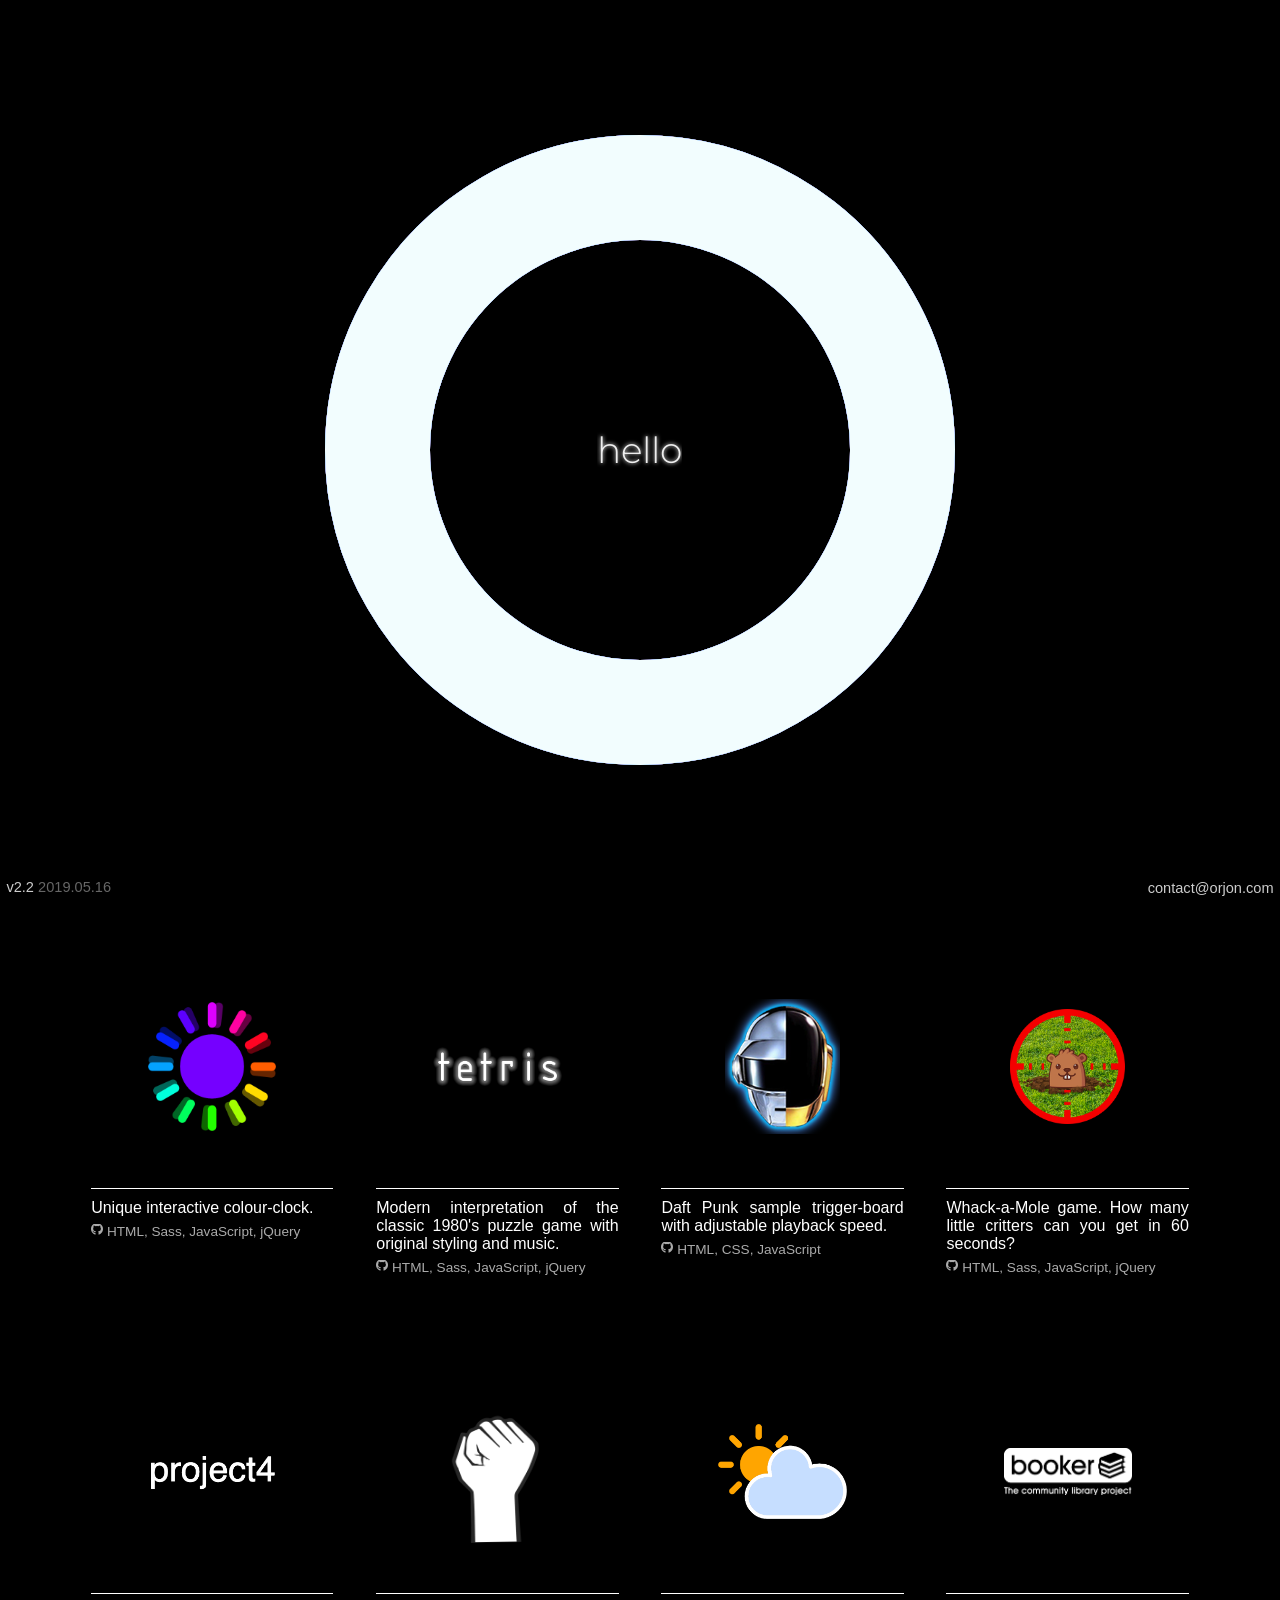
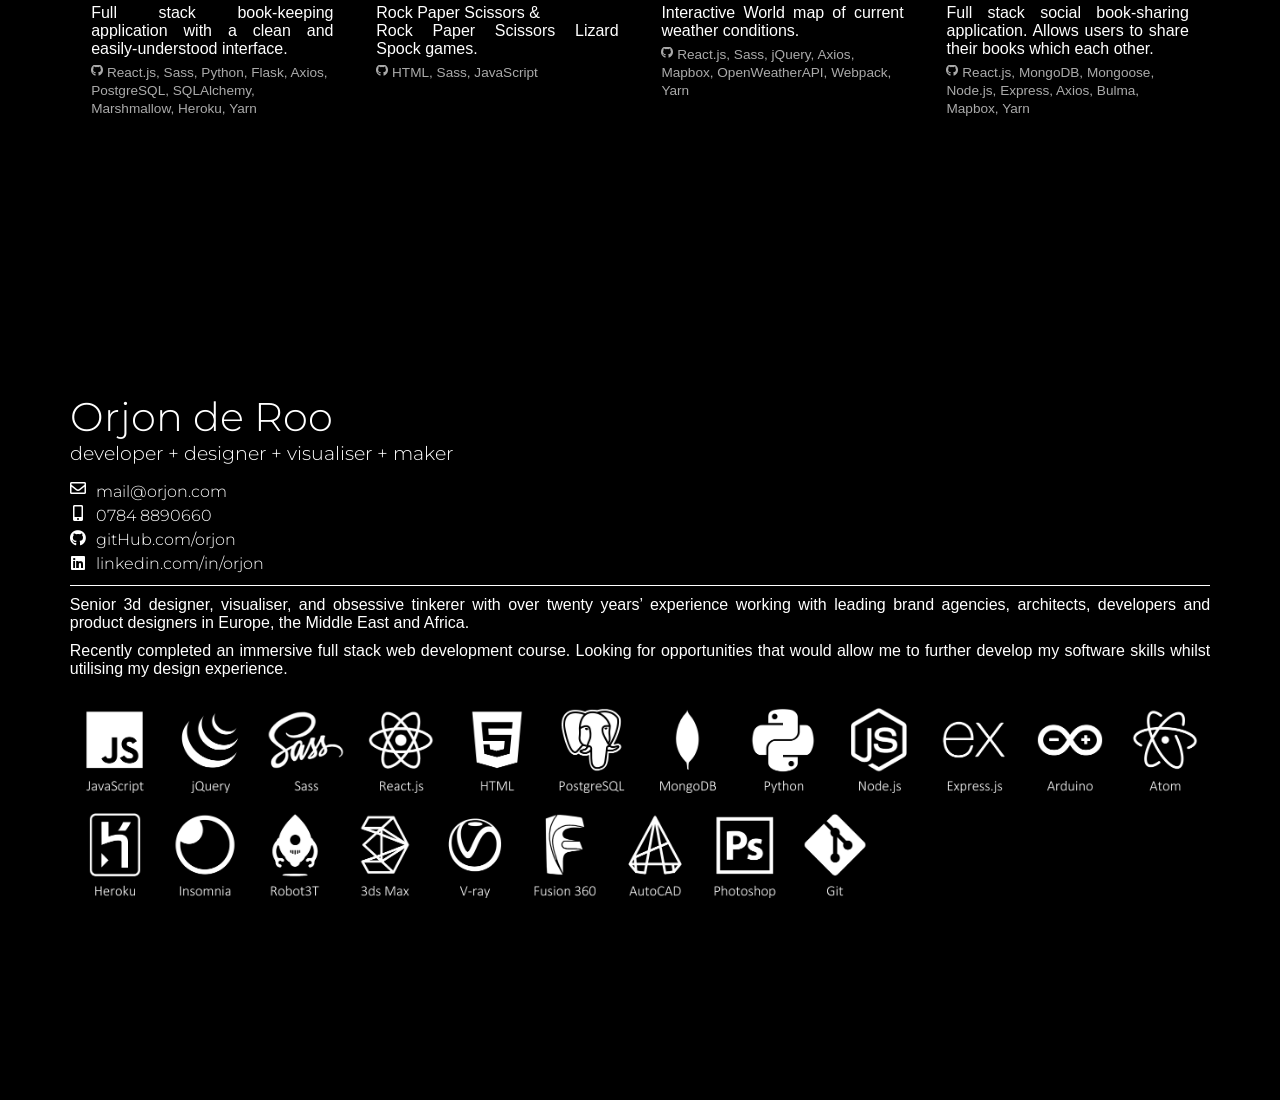
==== index.html @ 4578ff86 "Responsiveness updated V2.2" ====
<!DOCTYPE html>
<html lang='en' dir='ltr'>
  <head>
    <meta charset='utf-8'>
    <meta content="width=device-width, initial-scale=1" name="viewport" />
    <script type='text/javascript' src='scripts/main.js'></script>
    <title>orjon.com</title>
    <link rel='shortcut icon' type='image/x-icon' href='./images/favicon.ico' />
    <link href='https://fonts.googleapis.com/css?family=Montserrat' rel='stylesheet'>
    <link rel="stylesheet" href="https://use.fontawesome.com/releases/v5.8.2/css/all.css" integrity="sha384-oS3vJWv+0UjzBfQzYUhtDYW+Pj2yciDJxpsK1OYPAYjqT085Qq/1cq5FLXAZQ7Ay" crossorigin="anonymous">
    <link rel='stylesheet' href='./css/style.css'>
    <script>window.location = '#intro'</script>

  </head>
  <body>

    <audio preload='auto' class='soundWoosh' src='./audio/wooshing.mp3'></audio>

    <section id='intro'>
      <div class='navTop'></div>

      <div class='centerRowSingle'>
        <div class='introWrapper'>

          <svg xmlns='http://www.w3.org/2000/svg' class='o' viewBox='0 0 510.24 510.24' id='circleWhiteUnderlay'>
            <path d='M425.2,255.12a165.67,165.67,0,0,0-13.46-65.94,168.46,168.46,0,0,0-90.68-90.69,168.36,168.36,0,0,0-131.88,0,168.52,168.52,0,0,0-90.69,90.69,168.36,168.36,0,0,0,0,131.88,168.46,168.46,0,0,0,90.69,90.68,168.25,168.25,0,0,0,131.88,0,168.4,168.4,0,0,0,90.68-90.68A165.67,165.67,0,0,0,425.2,255.12Zm85,0q0,69.42-34.22,128.06A254,254,0,0,1,383.18,476q-58.64,34.22-128.06,34.22T127.06,476a254,254,0,0,1-92.84-92.84Q0,324.54,0,255.12T34.22,127.06a253.9,253.9,0,0,1,92.84-92.84Q185.7,0,255.12,0T383.18,34.22A254,254,0,0,1,476,127.06Q510.24,185.7,510.24,255.12Z'/>
          </svg>

          <svg xmlns='http://www.w3.org/2000/svg' class='o animateCyan' viewBox='0 0 510.24 510.24' id='circleCyanUnderlay'>
            <path d='M425.2,255.12a165.67,165.67,0,0,0-13.46-65.94,168.46,168.46,0,0,0-90.68-90.69,168.36,168.36,0,0,0-131.88,0,168.52,168.52,0,0,0-90.69,90.69,168.36,168.36,0,0,0,0,131.88,168.46,168.46,0,0,0,90.69,90.68,168.25,168.25,0,0,0,131.88,0,168.4,168.4,0,0,0,90.68-90.68A165.67,165.67,0,0,0,425.2,255.12Zm85,0q0,69.42-34.22,128.06A254,254,0,0,1,383.18,476q-58.64,34.22-128.06,34.22T127.06,476a254,254,0,0,1-92.84-92.84Q0,324.54,0,255.12T34.22,127.06a253.9,253.9,0,0,1,92.84-92.84Q185.7,0,255.12,0T383.18,34.22A254,254,0,0,1,476,127.06Q510.24,185.7,510.24,255.12Z'/>
          </svg>

          <svg xmlns='http://www.w3.org/2000/svg' class='o animateRed' viewBox='0 0 510.24 510.24' id='circleRed'>
            <path d='M425.2,255.12a165.67,165.67,0,0,0-13.46-65.94,168.46,168.46,0,0,0-90.68-90.69,168.36,168.36,0,0,0-131.88,0,168.52,168.52,0,0,0-90.69,90.69,168.36,168.36,0,0,0,0,131.88,168.46,168.46,0,0,0,90.69,90.68,168.25,168.25,0,0,0,131.88,0,168.4,168.4,0,0,0,90.68-90.68A165.67,165.67,0,0,0,425.2,255.12Zm85,0q0,69.42-34.22,128.06A254,254,0,0,1,383.18,476q-58.64,34.22-128.06,34.22T127.06,476a254,254,0,0,1-92.84-92.84Q0,324.54,0,255.12T34.22,127.06a253.9,253.9,0,0,1,92.84-92.84Q185.7,0,255.12,0T383.18,34.22A254,254,0,0,1,476,127.06Q510.24,185.7,510.24,255.12Z'/>
          </svg>

          <svg xmlns='http://www.w3.org/2000/svg' class='o animateCyan' viewBox='0 0 510.24 510.24' id='circleCyan'>
            <path d='M425.2,255.12a165.67,165.67,0,0,0-13.46-65.94,168.46,168.46,0,0,0-90.68-90.69,168.36,168.36,0,0,0-131.88,0,168.52,168.52,0,0,0-90.69,90.69,168.36,168.36,0,0,0,0,131.88,168.46,168.46,0,0,0,90.69,90.68,168.25,168.25,0,0,0,131.88,0,168.4,168.4,0,0,0,90.68-90.68A165.67,165.67,0,0,0,425.2,255.12Zm85,0q0,69.42-34.22,128.06A254,254,0,0,1,383.18,476q-58.64,34.22-128.06,34.22T127.06,476a254,254,0,0,1-92.84-92.84Q0,324.54,0,255.12T34.22,127.06a253.9,253.9,0,0,1,92.84-92.84Q185.7,0,255.12,0T383.18,34.22A254,254,0,0,1,476,127.06Q510.24,185.7,510.24,255.12Z'/>
          </svg>

          <svg xmlns='http://www.w3.org/2000/svg' class='o' viewBox='0 0 510.24 510.24' id='circleWhite'><a href='#projects'>
            <path d='M425.2,255.12a165.67,165.67,0,0,0-13.46-65.94,168.46,168.46,0,0,0-90.68-90.69,168.36,168.36,0,0,0-131.88,0,168.52,168.52,0,0,0-90.69,90.69,168.36,168.36,0,0,0,0,131.88,168.46,168.46,0,0,0,90.69,90.68,168.25,168.25,0,0,0,131.88,0,168.4,168.4,0,0,0,90.68-90.68A165.67,165.67,0,0,0,425.2,255.12Zm85,0q0,69.42-34.22,128.06A254,254,0,0,1,383.18,476q-58.64,34.22-128.06,34.22T127.06,476a254,254,0,0,1-92.84-92.84Q0,324.54,0,255.12T34.22,127.06a253.9,253.9,0,0,1,92.84-92.84Q185.7,0,255.12,0T383.18,34.22A254,254,0,0,1,476,127.06Q510.24,185.7,510.24,255.12Z'/></a>
          </svg>
          <!-- <div class='navNESW'>
            <div class='navNorth'>
              <img class='navArrow' src='./images/arrowWhite100.png' alt='navigate back button'>
            </div>
            <div class='navEast'>
              <img class='navArrow' src='./images/arrowWhite100.png' alt='navigate back button'>
            </div>
            <div class='navSouth'>
              <img class='navArrow' src='./images/arrowWhite100.png' alt='navigate back button'>
            </div>
            <div class='navWest'>
              <img class='navArrow' src='./images/arrowWhite100.png' alt='navigate back button'>
            </div>
          </div> -->
          <div id='hello'>hello</div>
        </div>
      </div>
      <div class='navBottom'></div>
    </section>

    <section id='projects'>
      <div class='navTop'>
        <!-- <a href='#intro'>
          <img class='navArrow' src='./images/arrowWhite100.png' alt='navigate back button'>
        </a> -->
      </div>
      <div class='centerRowDouble'>

        <div class='projectWrapper'>
          <div class='iconWrapper'>
            <a class='icon clock' href='http://www.orjon.com/colorclock'>
                <img class='width100' src='./images/clock.png' alt='clock icon'>
            </a>
          </div>
          <div class='projectTextWrapper'>
            <p class='projectText'>Unique interactive colour-clock.</p>
            <p class='projectTech'>
              <a href='https://github.com/orjon/colorclock'>
                <i class="fab fa-github"></i>&nbsp;HTML, Sass, JavaScript, jQuery
              </a>
          </div>
        </div>

        <div class='projectWrapper'>
          <div class='iconWrapper'>
            <a class='icon tetris' href='http://www.orjon.com/tetris'>
              <img  class='width100' src='./images/tetris.png' alt='tetris icon'>
            </a>
          </div>
          <div class='projectTextWrapper'>
            <p class='projectText'>Modern interpretation of the  classic 1980's puzzle game with original styling and music.</p>
            <p class='projectTech'>
              <a href='https://github.com/orjon/tetris'>
                <i class="fab fa-github"></i>&nbsp;HTML, Sass, JavaScript, jQuery
              </a>
            </p>
          </div>
        </div>

        <div class='projectWrapper'>
          <div class='iconWrapper'>
            <a class='icon daftpunk' href='http://www.orjon.com/daftpunk'>
              <img  class='width90' src='./images/daftpunk.png' alt='Daft Punk icon'>
            </a>
          </div>
          <div class='projectTextWrapper'>
            <p class='projectText'>Daft Punk sample trigger-board with adjustable playback speed.</p>
            <p class='projectTech'>
              <a href='https://github.com/orjon/daftpunk'>
                <i class="fab fa-github"></i>&nbsp;HTML, CSS, JavaScript
              </a>
            </p>
          </div>
        </div>

        <div class='projectWrapper'>
          <div class='iconWrapper'>
            <a class='icon whackamole' href='http://www.orjon.com/mole'>
              <img  class='width90' src='./images/whackamole.png' alt='Whack-a-mole icon'>
            </a>
          </div>
          <div class='projectTextWrapper'>
            <p class='projectText'>Whack-a-Mole game. How many little critters can you get in 60 seconds?</p>
            <p class='projectTech'>
              <a href='https://github.com/orjon/whack-a-mole'>
                <i class="fab fa-github"></i>&nbsp;HTML, Sass, JavaScript, jQuery
              </a>
            </p>
          </div>
        </div>


        <div class='projectWrapper'>
          <div class='iconWrapper'>
            <a class='icon project4' href='http://www.orjon.com/project4'>
                <img  class='width100' src='./images/project4.png' alt='project4 icon'>
            </a>
          </div>
          <div class='projectTextWrapper'>
            <p class='projectText'>Full stack book-keeping application with a clean and easily-understood interface.</p>
            <p class='projectTech'>
              <a href='https://github.com/orjon/project4'>
                <i class="fab fa-github"></i>&nbsp;React.js, Sass, Python, Flask, Axios, PostgreSQL, SQLAlchemy, Marshmallow, Heroku, Yarn
              </a>
            </p>
          </div>
        </div>

        <div class='projectWrapper'>
          <div class='iconWrapper'>
            <a class='icon rockPaperScissors' href='http://www.orjon.com/rockpaperscissors'>
                <img class='width90' src='./images/hand_select_rock-white.png'alt='rock-paper-scissors icon'>
            </a>
          </div>
          <div class='projectTextWrapper'>
            <p class='projectText'>Rock Paper Scissors &<br>Rock Paper Scissors Lizard Spock games.</p>
            <p class='projectTech'>
              <a href='https://github.com/orjon/RockPaperScissors'>
                <i class="fab fa-github"></i>&nbsp;HTML, Sass, JavaScript
              </a>
            </p>
          </div>
        </div>

        <div class='projectWrapper'>
          <div class='iconWrapper'>
            <a class='icon weather' href='http://www.orjon.com/weather'>
                <img  class='width100' src='./images/weather.png' alt='weather icon'>
            </a>
          </div>
          <div class='projectTextWrapper'>
            <p class='projectText'>Interactive World map of current weather conditions.</p>
            <p class='projectTech'>
              <a href='https://github.com/orjon/weather'>
                <i class="fab fa-github"></i>&nbsp;React.js, Sass, jQuery, Axios, Mapbox, OpenWeatherAPI, Webpack, Yarn
              </a>
            </p>
          </div>
        </div>

        <div class='projectWrapper'>
          <div class='iconWrapper'>
            <a class='icon booker' href='http://www.orjon.com/booker'>
                <img  class='width100' src='./images/booker.png' alt='booker icon'>
            </a>
          </div>
          <div class='projectTextWrapper'>
            <p class='projectText'>Full stack social book-sharing application. Allows users to share their books which each other.</p>
            <p class='projectTech'>
              <a href='https://github.com/wesley-hall/wdi-project-3'>
                <i class="fab fa-github"></i>&nbsp;React.js, MongoDB, Mongoose, Node.js, Express, Axios, Bulma, Mapbox, Yarn
              </a>
            </p>
          </div>
        </div>

      </div>
      <div class='navBottom'>
        <!-- <a href='#bio'>
          <img class='navArrow' onscroll='scrollHide' src='./images/arrowWhite100.png' alt='navigate back button'>
        </a> -->
      </div>
  </section>


      <section id='bio'>
        <div class='navTop'>
          <!-- <a href='#projects'>
            <img class='navArrow' src='./images/arrowWhite100.png' alt='navigate back button'>
          </a> -->
        </div>

        <div class='centerColumnSingle'>
          <div class='bioWrapper'>
            <div class='detailsWrapper'>
              <div class='name'>Orjon de Roo</div>
              <!-- <div class='qualification'>B.Sc.(Hons) Product Design</div> -->
              <div class='qualification'>developer + designer + visualiser + maker</div>
              <div class='contact'>
                <div class='contactIcons'>
                  <a href='mailto:mail@orjon.com'>
                    <i class="far fa-envelope"></i>
                  </a>
                  <a href='tel:+447848890660'>
                    <i class="fa fa-mobile-alt"></i>
                  </a>
                  <a href='https://github.com/orjon'>
                    <i class="fab fa-github"></i>
                  </a>
                  <a href='https://www.linkedin.com/in/orjon'>
                    <i class="fab fa-linkedin"></i>
                  </a>
                </div>

                <div class='contactText'>
                  <a href='mailto:mail@orjon.com'>
                    mail@orjon.com
                  </a>
                  <a href='tel:+447848890660'>
                    0784 8890660
                  </a>
                  <a href='https://github.com/orjon'>
                    gitHub.com/orjon
                  </a>
                  <a href='https://www.linkedin.com/in/orjon'>
                    linkedin.com/in/orjon
                  </a>
                </div>
              </div>

            </div>
            <div class='bioTextWrapper'>
              <p class='bioText'>Senior 3d designer, visualiser, and obsessive tinkerer with over twenty years’ experience working with leading brand agencies, architects, developers and product designers in Europe, the Middle East and Africa.</p>
              <p class='bioText'>Recently completed an immersive full stack web development course. Looking for opportunities that would allow me to further develop my software skills whilst utilising my design experience.</p>

            </div>
          </div>

          <div class='techIconsWrapper'>
              <img src='./images/techIcons/javascript.png'>
              <img src='./images/techIcons/jquery.png'>
              <img src='./images/techIcons/sass.png'>
              <img src='./images/techIcons/react.png'>
              <img src='./images/techIcons/html.png'>
              <img src='./images/techIcons/postgresql.png'>
              <img src='./images/techIcons/mongodb.png'>
              <img src='./images/techIcons/python.png'>
              <img src='./images/techIcons/nodejs.png'>
              <img src='./images/techIcons/express.png'>
              <img src='./images/techIcons/arduino.png'>
              <img src='./images/techIcons/atom.png'>
              <img src='./images/techIcons/heroku.png'>
              <img src='./images/techIcons/insomnia.png'>
              <img src='./images/techIcons/robo3t.png'>
              <img src='./images/techIcons/3dsmax.png'>
              <img src='./images/techIcons/vray.png'>
              <img src='./images/techIcons/fusion360.png'>
              <img src='./images/techIcons/autocad.png'>
              <img src='./images/techIcons/photoshop.png'>
              <img src='./images/techIcons/git.png'>
          </div>
        </div>

        <div class='navBottom'>
        </div>
    </section>



    <footer>
      <div id='displayVersion' class='text'>
          <span><a href='https://github.com/orjon/project-gallery'>v2.2</a></span> 2019.05.16
      </div>

      <div id='displayContact' class='text'>
        <a href='mailto:contact@orjon.com'>contact@orjon.com</a>
      </div>
    </footer>
  </body>
</html>
---- css/style.css ----
:root {
  --oSize: 70vh;
  --fontSizeHello: 4vh; }

.width10 {
  width: 10%; }

.width13 {
  width: 13%; }

.width15 {
  width: 15%; }

.width20 {
  width: 20%; }

.width25 {
  width: 25%; }

.width30 {
  width: 30%; }

.width40 {
  width: 40%; }

.width50 {
  width: 50%; }

.width65 {
  width: 65%; }

.width75 {
  width: 75%; }

.width90 {
  width: 90%; }

.width100 {
  width: 100%; }

.navTop {
  display: flex;
  flex-direction: row;
  justify-content: center;
  align-items: center;
  align-items: flex-end;
  height: 5vh;
  width: 100%;
  border: 0px solid magenta; }

.navLeft {
  display: flex;
  flex-direction: row;
  justify-content: center;
  align-items: center;
  height: 100%;
  width: 5vh;
  border: 0px solid magenta; }
  .navLeft a {
    -ms-transform: rotate(270deg);
    /* IE 9 */
    -webkit-transform: rotate(270deg);
    /* Safari */
    transform: rotate(270deg);
    /* Standard syntax */ }

.navRight {
  display: flex;
  flex-direction: row;
  justify-content: center;
  align-items: center;
  height: 100%;
  width: 5vh;
  border: 0px solid magenta; }
  .navRight a {
    -ms-transform: rotate(90deg);
    /* IE 9 */
    -webkit-transform: rotate(90deg);
    /* Safari */
    transform: rotate(90deg);
    /* Standard syntax */ }

.navBottom {
  display: flex;
  flex-direction: row;
  justify-content: center;
  align-items: center;
  align-items: flex-start;
  height: 5vh;
  width: 100%;
  border: 0px solid magenta; }
  .navBottom a {
    -ms-transform: rotate(180deg);
    /* IE 9 */
    -webkit-transform: rotate(180deg);
    /* Safari */
    transform: rotate(180deg);
    /* Standard syntax */ }

.navArrow {
  height: 2.5vh;
  border: 0px solid cyan;
  opacity: 0.2;
  transition-timing-function: ease-in;
  -webkit-transition: opacity 2s;
  /* For Safari 3.1 to 6.0 */
  transition: opacity 2s; }
  .navArrow:hover {
    opacity: 0.95;
    transition-timing-function: ease-out;
    -webkit-transition: opacity .2s;
    /* For Safari 3.1 to 6.0 */
    transition: opacity .2s; }

.introWrapper {
  width: 100%;
  height: 100%;
  display: flex;
  flex-direction: row;
  justify-content: center;
  align-items: center;
  position: relative;
  border: 0px solid red; }

.navNESW {
  position: absolute;
  height: var(--oSize)/2;
  width: var(--oSize)/2;
  height: 65vh;
  width: 65vh;
  border-radius: 50%;
  display: flex;
  flex-direction: row;
  justify-content: flex-start;
  align-items: center;
  flex-wrap: wrap;
  -ms-transform: rotate(45deg);
  /* IE 9 */
  -webkit-transform: rotate(45deg);
  /* Safari */
  transform: rotate(45deg);
  /* Standard syntax */
  border: 0px solid orange; }
  .navNESW .navNorth, .navNESW .navEast, .navNESW .navSouth, .navNESW .navWest {
    display: flex;
    justify-content: flex-start;
    width: 50%;
    height: 50%;
    border: 0px solid red;
    border-radius: 10vh;
    padding: 5vh; }
    .navNESW .navNorth img, .navNESW .navEast img, .navNESW .navSouth img, .navNESW .navWest img {
      margin-left: -4%;
      -ms-transform: rotate(-45deg);
      /* IE 9 */
      -webkit-transform: rotate(-45deg);
      /* Safari */
      transform: rotate(-45deg);
      /* Standard syntax */ }
  .navNESW .navEast {
    -ms-transform: rotate(90deg);
    /* IE 9 */
    -webkit-transform: rotate(90deg);
    /* Safari */
    transform: rotate(90deg);
    /* Standard syntax */ }
  .navNESW .navWest {
    -ms-transform: rotate(180deg);
    /* IE 9 */
    -webkit-transform: rotate(180deg);
    /* Safari */
    transform: rotate(180deg);
    /* Standard syntax */ }
  .navNESW .navSouth {
    -ms-transform: rotate(270deg);
    /* IE 9 */
    -webkit-transform: rotate(270deg);
    /* Safari */
    transform: rotate(270deg);
    /* Standard syntax */ }

#hello {
  color: #EEE;
  font-size: var(--fontSizeHello);
  text-shadow: 00px 0px 4px  white; }

#circleRed {
  position: absolute;
  will-change: position;
  fill: magenta;
  border: 0px solid magenta; }

#circleCyanUnderlay {
  position: absolute;
  will-change: position;
  fill: white; }

#circleCyan {
  position: absolute;
  will-change: position;
  fill: rgba(0, 220, 235, 0.95);
  border: 0px solid rgba(0, 220, 235, 0.95); }

#circleWhiteUnderlay {
  position: absolute;
  fill: white; }

#circleWhite {
  position: absolute; }
  #circleWhite a {
    fill: rgba(255, 255, 255, 0.95);
    border: 0px solid rgba(255, 255, 255, 0.95); }

.animateRed {
  -webkit-animation: animateRed 10.5s ease-in-out infinite alternate-reverse both;
  animation: animateRed 10.5s ease-in-out infinite alternate-reverse both; }

.animateCyan {
  -webkit-animation: animateCyan 8.3s ease-in-out infinite alternate-reverse both;
  animation: animateCyan 8.3s ease-in-out infinite alternate-reverse both; }

@keyframes animateRed {
  0% {
    -webkit-transform: translateX(0);
    transform: translateX(0);
    -webkit-transform: translateY(0);
    transform: translateY(0); }
  25% {
    -webkit-transform: translateX(9.7px);
    transform: translateX(9.7px); }
  40% {
    -webkit-transform: translateY(-0.82px);
    transform: translateY(-0.82px); }
  50% {
    -webkit-transform: translateX(-4.3px);
    transform: translateX(-4.3px); }
  75% {
    -webkit-transform: translateX(5.5px);
    transform: translateX(5.5px); }
  90% {
    -webkit-transform: translateY(0.55px);
    transform: translateY(0.55px); }
  100% {
    -webkit-transform: translateX(-1.6px);
    transform: translateX(-1.6px); } }
@keyframes animateCyan {
  0% {
    -webkit-transform: translateX(0);
    transform: translateX(0);
    -webkit-transform: translateY(0);
    transform: translateY(0); }
  25% {
    -webkit-transform: translateX(-4.3px);
    transform: translateX(-4.3px); }
  30% {
    -webkit-transform: translateY(0.97px);
    transform: translateY(0.97px); }
  45% {
    -webkit-transform: translateX(9.7px);
    transform: translateX(9.7px); }
  60% {
    -webkit-transform: translateY(-0.43px);
    transform: translateY(-0.43px); }
  80% {
    -webkit-transform: translateX(-8.2px);
    transform: translateX(-8.2px); }
  100% {
    -webkit-transform: translateX(5.5px);
    transform: translateX(5.5px);
    -webkit-transform: translateY(0);
    transform: translateY(0); } }
@media (min-width: 1000px) {
  .bioWrapper {
    width: 40%; }

  .techIconsWrapper {
    width: 60%; } }
.bioWrapper {
  width: 100%;
  padding-bottom: 20px;
  display: flex;
  flex-direction: column;
  justify-content: flex-start;
  align-items: center;
  justify-content: center;
  align-items: flex-start;
  border: 0px solid yellow; }

.detailsWrapper {
  min-height: 50%;
  justify-content: flex-start;
  border: 0px solid salmon; }
  .detailsWrapper .name {
    font-size: 2.5em;
    border: 0px solid cyan; }
  .detailsWrapper .qualification {
    font-size: 1.2em;
    border: 0px solid cyan; }
  .detailsWrapper .contact {
    padding: 10px 0;
    display: flex;
    flex-direction: row;
    justify-content: center;
    align-items: center;
    justify-content: flex-start;
    font-size: 1em;
    border: 0px solid cyan; }
    .detailsWrapper .contact a {
      text-decoration: none;
      color: white;
      padding-top: 5px; }
    .detailsWrapper .contact i {
      padding-right: 10px; }
    .detailsWrapper .contact .contactText, .detailsWrapper .contact .contactIcons {
      display: flex;
      flex-direction: column;
      justify-content: flex-start;
      align-items: center;
      border: 0px solid yellow; }
    .detailsWrapper .contact .contactText {
      justify-content: flex-start;
      align-items: flex-start; }

.bioTextWrapper {
  border: 0px solid lime;
  border-top: 1px solid #fff;
  font-size: 1em;
  display: flex;
  flex-direction: column;
  justify-content: flex-start;
  align-items: center; }
  .bioTextWrapper .bioText {
    font-family: sans-serif;
    color: #fff;
    border: 0px solid purple;
    padding-top: 10px;
    text-align: justify; }

.techIconsWrapper {
  width: 100%;
  display: flex;
  flex-flow: row wrap;
  justify-content: space-between;
  margin: 0 auto;
  align-items: flex-start;
  border: 0px solid yellow; }
  .techIconsWrapper img {
    width: 5vw;
    max-width: 100px;
    min-width: 80px;
    margin: 10px 5px;
    -webkit-filter: invert(1);
    /* safari 6.0 - 9.0 */
    filter: invert(1); }

.techIconsWrapper::after {
  content: "";
  flex: auto; }

.projectWrapper {
  width: 100%;
  height: 66.6%;
  display: flex;
  flex-direction: column;
  justify-content: flex-start;
  align-items: center;
  border: 0px solid yellow; }

@media (min-height: 500px) {
  .projectWrapper {
    height: 66%; } }
@media (min-height: 900px) {
  .projectWrapper {
    height: 66%; } }
@media (min-height: 1200px) {
  .projectWrapper {
    height: 20%; } }
@media (min-width: 350px) {
  .projectWrapper {
    width: 100%; } }
@media (min-width: 500px) {
  .projectWrapper {
    width: 50%; } }
@media (min-width: 900px) {
  .projectWrapper {
    width: 33.3%; } }
@media (min-width: 1200px) {
  .projectWrapper {
    width: 25%;
    height: 50%; } }
.iconWrapper {
  width: 100%;
  height: 60%;
  display: flex;
  flex-direction: column;
  justify-content: center;
  align-items: center;
  border: 0px solid salmon; }

.icon {
  display: flex;
  flex-direction: column;
  justify-content: center;
  align-items: center;
  width: 45%;
  transition-timing-function: ease-in;
  -webkit-transition: width 0.15s;
  /* For Safari 3.1 to 6.0 */
  transition: width 0.15s;
  border: 0px solid cyan; }

.icon:hover {
  width: 50%;
  transition-timing-function: ease-out;
  -webkit-transition: width 0.1s;
  /* For Safari 3.1 to 6.0 */
  transition: width 0.1s; }

.projectTextWrapper {
  width: 85%;
  border: 0px solid lime;
  border-top: 1px solid #fff;
  font-size: 1em;
  display: flex;
  flex-direction: column;
  justify-content: flex-start;
  align-items: center; }
  .projectTextWrapper .projectText {
    width: 100%;
    font-family: sans-serif;
    color: #fff;
    border: 0px solid purple;
    padding-top: 10px;
    text-align: justify; }
  .projectTextWrapper .projectTech {
    width: 100%;
    padding-right: 5px;
    font-family: sans-serif;
    color: #aaa;
    border: 0px solid yellow;
    padding-top: 5px; }
  .projectTextWrapper i {
    font-size: 0.9em; }
  .projectTextWrapper a {
    padding-top: 5px;
    width: 100%;
    border: 0px solid cyan;
    color: #aaa;
    text-decoration: none;
    font-family: sans-serif;
    font-size: 0.85em;
    transition-timing-function: ease-in;
    -webkit-transition: color 1s;
    /* For Safari 3.1 to 6.0 */
    transition: color 1s; }
  .projectTextWrapper a:hover {
    color: #fff;
    transition-timing-function: ease-out;
    -webkit-transition: color .1s;
    /* For Safari 3.1 to 6.0 */
    transition: color .1s;
    text-decoration: none; }

footer #displayVersion {
  color: #666;
  position: fixed;
  bottom: 0.5%;
  left: 0.5%;
  font-family: sans-serif;
  font-size: 1.6222222222vh; }
footer #displayVersion a {
  text-decoration: none;
  color: #ccc;
  font-family: sans-serif; }
footer #displayContact a {
  text-decoration: none;
  color: #ccc;
  position: fixed;
  bottom: 0.5%;
  right: 0.5%;
  font-family: sans-serif;
  font-size: 1.6222222222vh; }

* {
  box-sizing: border-box;
  user-select: none;
  overflow-x: hidden;
  font-family: 'Montserrat', sans-serif;
  margin: 0;
  padding: 0;
  scroll-behavior: smooth;
  font-size-adjust: auto; }

body {
  color: #fff;
  background-color: black;
  font-weight: 300;
  min-height: 100vh;
  display: flex;
  flex-direction: column;
  justify-content: center;
  align-items: center; }

.o {
  width: var(--oSize);
  height: var(--oSize); }

body::-webkit-scrollbar {
  width: 0 !important; }

section {
  height: 100vh;
  width: 99%;
  display: flex;
  flex-direction: column;
  justify-content: center;
  align-items: center;
  border: 0px solid white; }

.centerRowSingle {
  height: 90vh;
  width: 95%;
  border: 0px solid orange; }

@media (min-width: 1200px) {
  .centerRowSingle {
    display: flex;
    flex-direction: row;
    justify-content: center;
    align-items: center; } }
.centerColumnSingle {
  height: 90%;
  width: 90%;
  align-content: center;
  border: 0px solid orange; }

@media (min-width: 1200px) {
  .centerColumnSingle {
    width: 90%; } }
.centerRowDouble {
  height: 90vh;
  width: 90%;
  display: flex;
  flex-direction: row;
  justify-content: flex-start;
  align-items: center;
  flex-wrap: wrap;
  border: 0px solid orange; }

/*# sourceMappingURL=style.css.map */
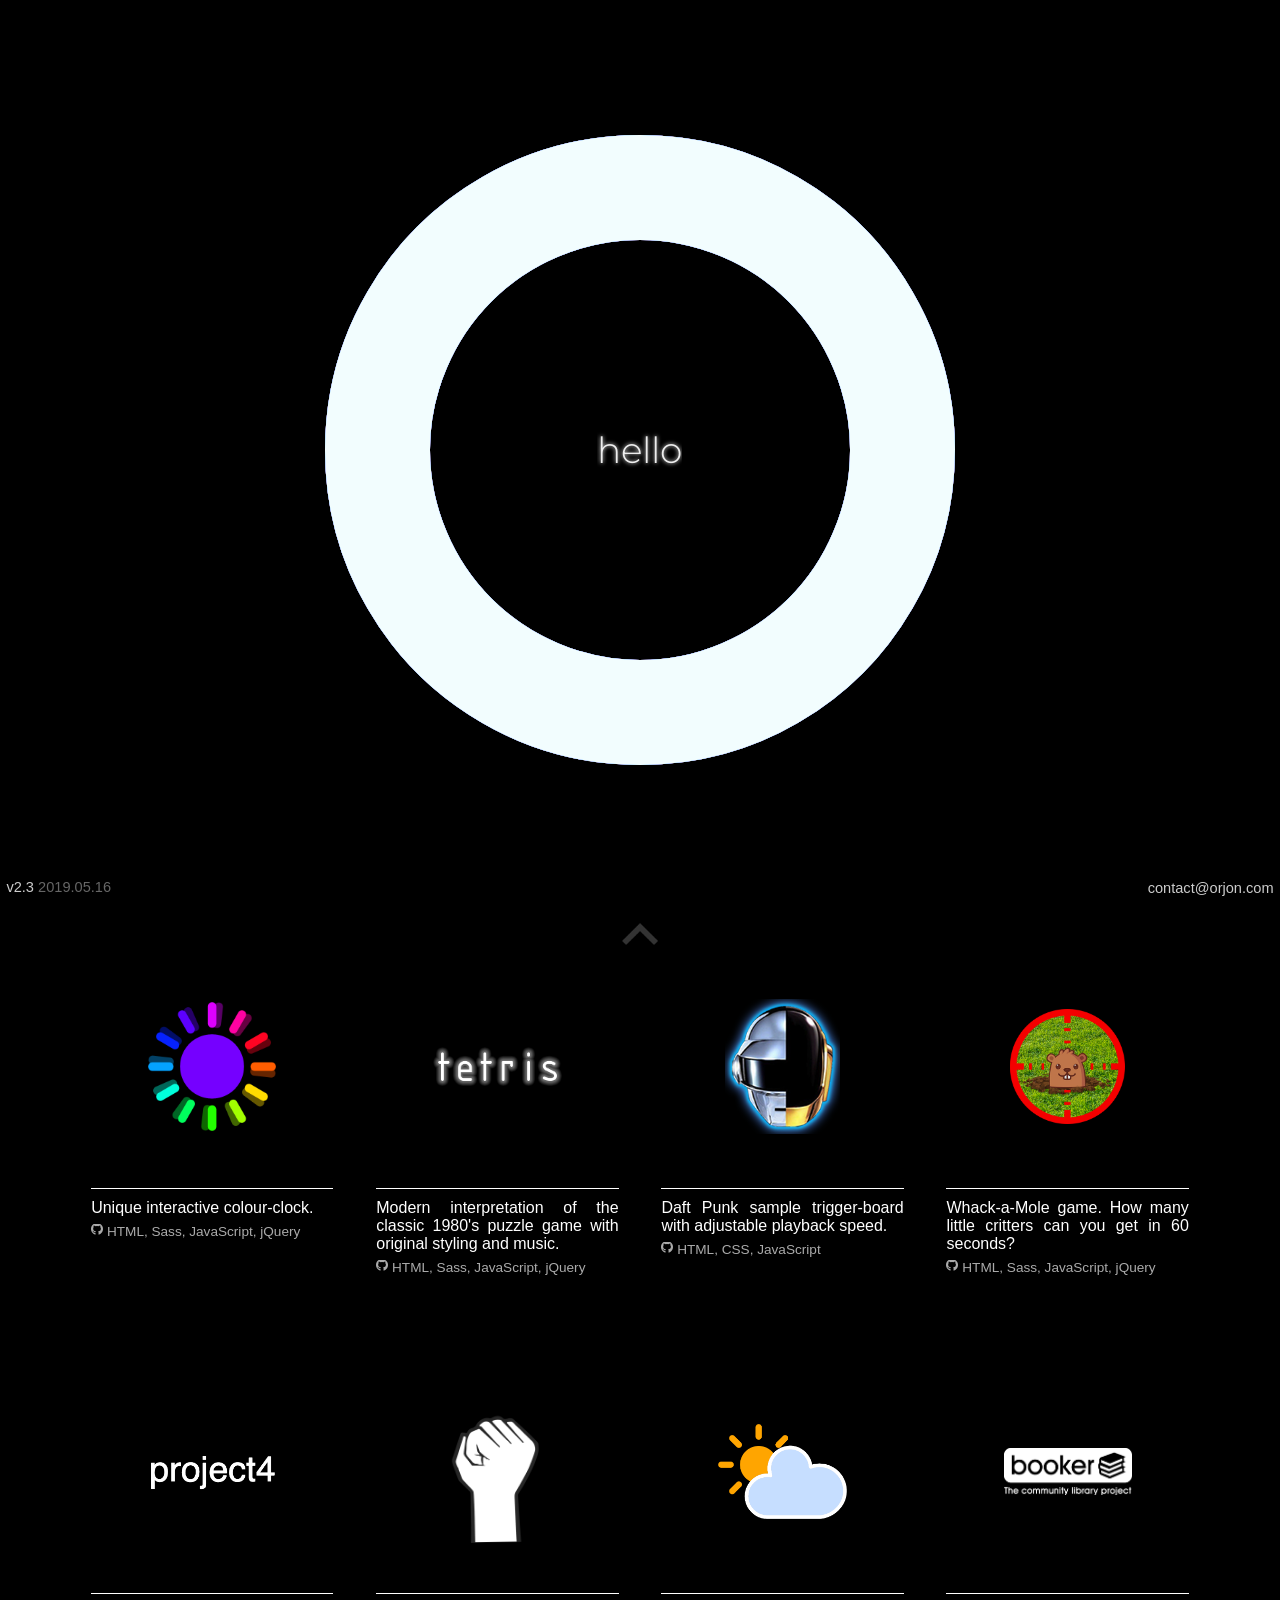
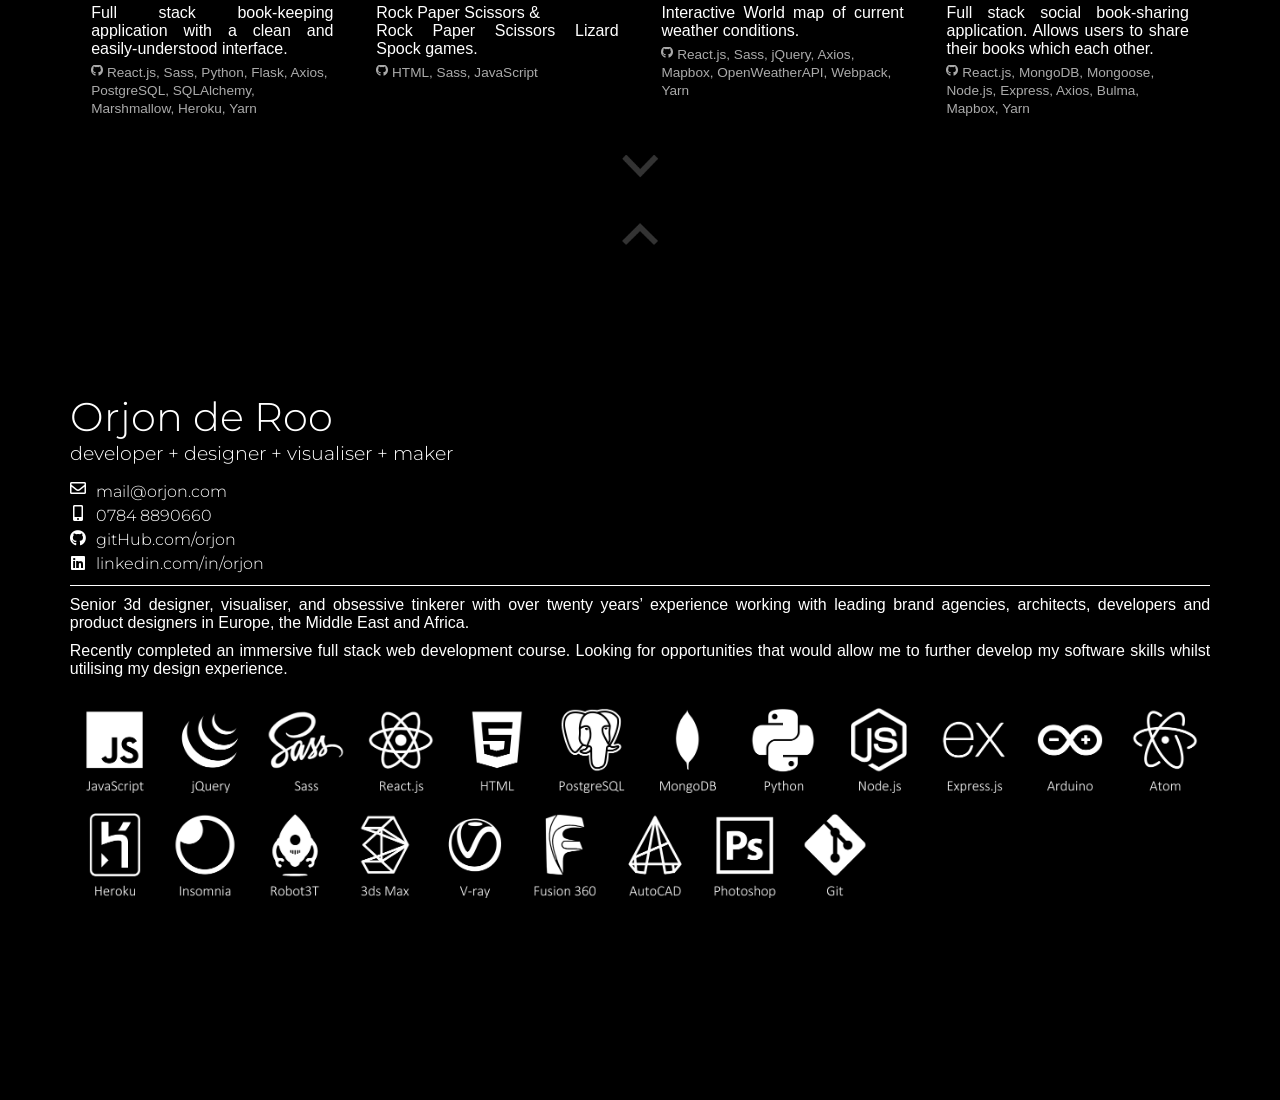
==== commit c0bf8ee2: "Nav arrows added above 1200px V2.3" ====
--- a/index.html
+++ b/index.html
@@ -63,9 +63,9 @@
 
     <section id='projects'>
       <div class='navTop'>
-        <!-- <a href='#intro'>
+        <a href='#intro'>
           <img class='navArrow' src='./images/arrowWhite100.png' alt='navigate back button'>
-        </a> -->
+        </a>
       </div>
       <div class='centerRowDouble'>
 
@@ -199,18 +199,18 @@
 
       </div>
       <div class='navBottom'>
-        <!-- <a href='#bio'>
+        <a href='#bio'>
           <img class='navArrow' onscroll='scrollHide' src='./images/arrowWhite100.png' alt='navigate back button'>
-        </a> -->
+        </a>
       </div>
   </section>
 
 
       <section id='bio'>
         <div class='navTop'>
-          <!-- <a href='#projects'>
+          <a href='#projects'>
             <img class='navArrow' src='./images/arrowWhite100.png' alt='navigate back button'>
-          </a> -->
+          </a>
         </div>
 
         <div class='centerColumnSingle'>
@@ -292,7 +292,7 @@
 
     <footer>
       <div id='displayVersion' class='text'>
-          <span><a href='https://github.com/orjon/project-gallery'>v2.2</a></span> 2019.05.16
+          <span><a href='https://github.com/orjon/project-gallery'>v2.3</a></span> 2019.05.16
       </div>
 
       <div id='displayContact' class='text'>
--- a/css/style.css
+++ b/css/style.css
@@ -98,6 +98,7 @@
     /* Standard syntax */ }
 
 .navArrow {
+  display: none;
   height: 2.5vh;
   border: 0px solid cyan;
   opacity: 0.2;
@@ -112,6 +113,9 @@
     /* For Safari 3.1 to 6.0 */
     transition: opacity .2s; }
 
+@media (min-width: 1200px) {
+  .navArrow {
+    display: block; } }
 .introWrapper {
   width: 100%;
   height: 100%;
@@ -522,19 +526,19 @@
   width: 95%;
   border: 0px solid orange; }
 
+.centerColumnSingle {
+  height: 90%;
+  width: 90%;
+  align-content: center;
+  border: 0px solid orange; }
+
 @media (min-width: 1200px) {
   .centerRowSingle {
     display: flex;
     flex-direction: row;
     justify-content: center;
-    align-items: center; } }
-.centerColumnSingle {
-  height: 90%;
-  width: 90%;
-  align-content: center;
-  border: 0px solid orange; }
-
-@media (min-width: 1200px) {
+    align-items: center; }
+
   .centerColumnSingle {
     width: 90%; } }
 .centerRowDouble {
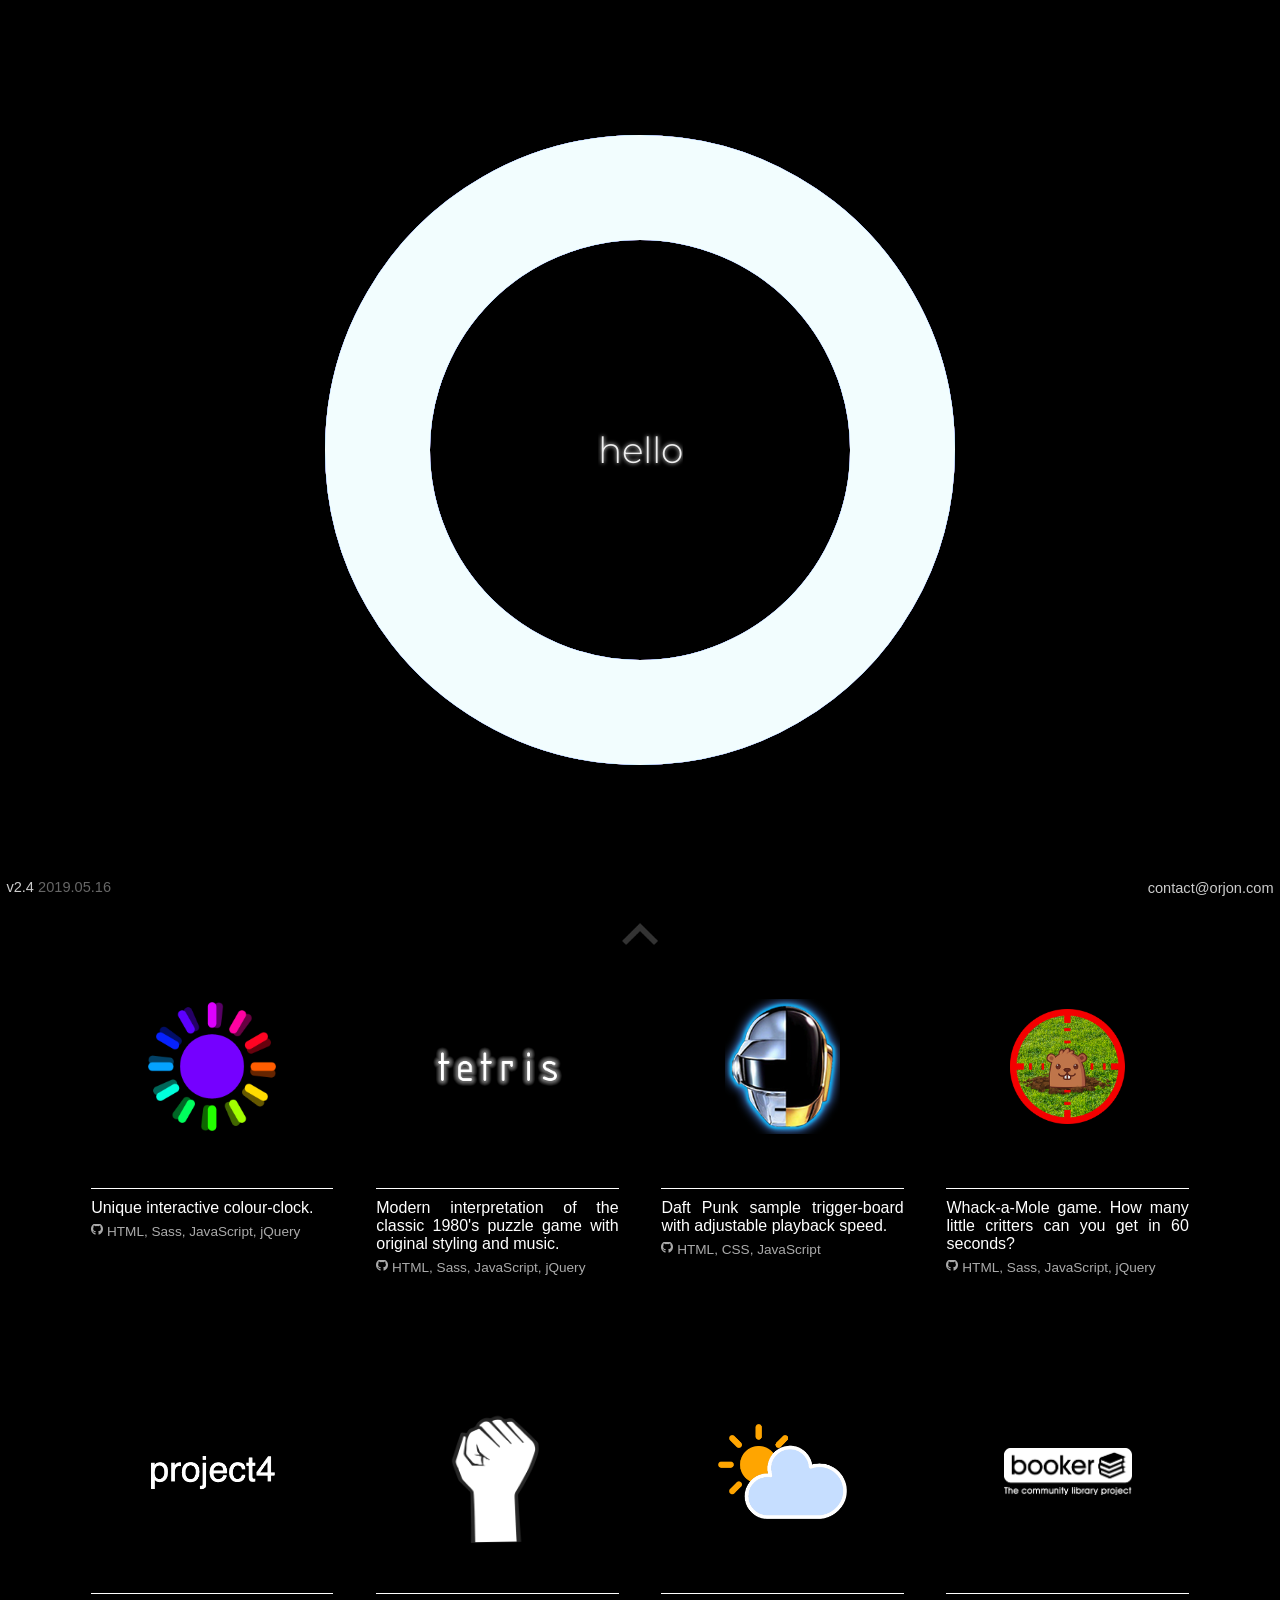
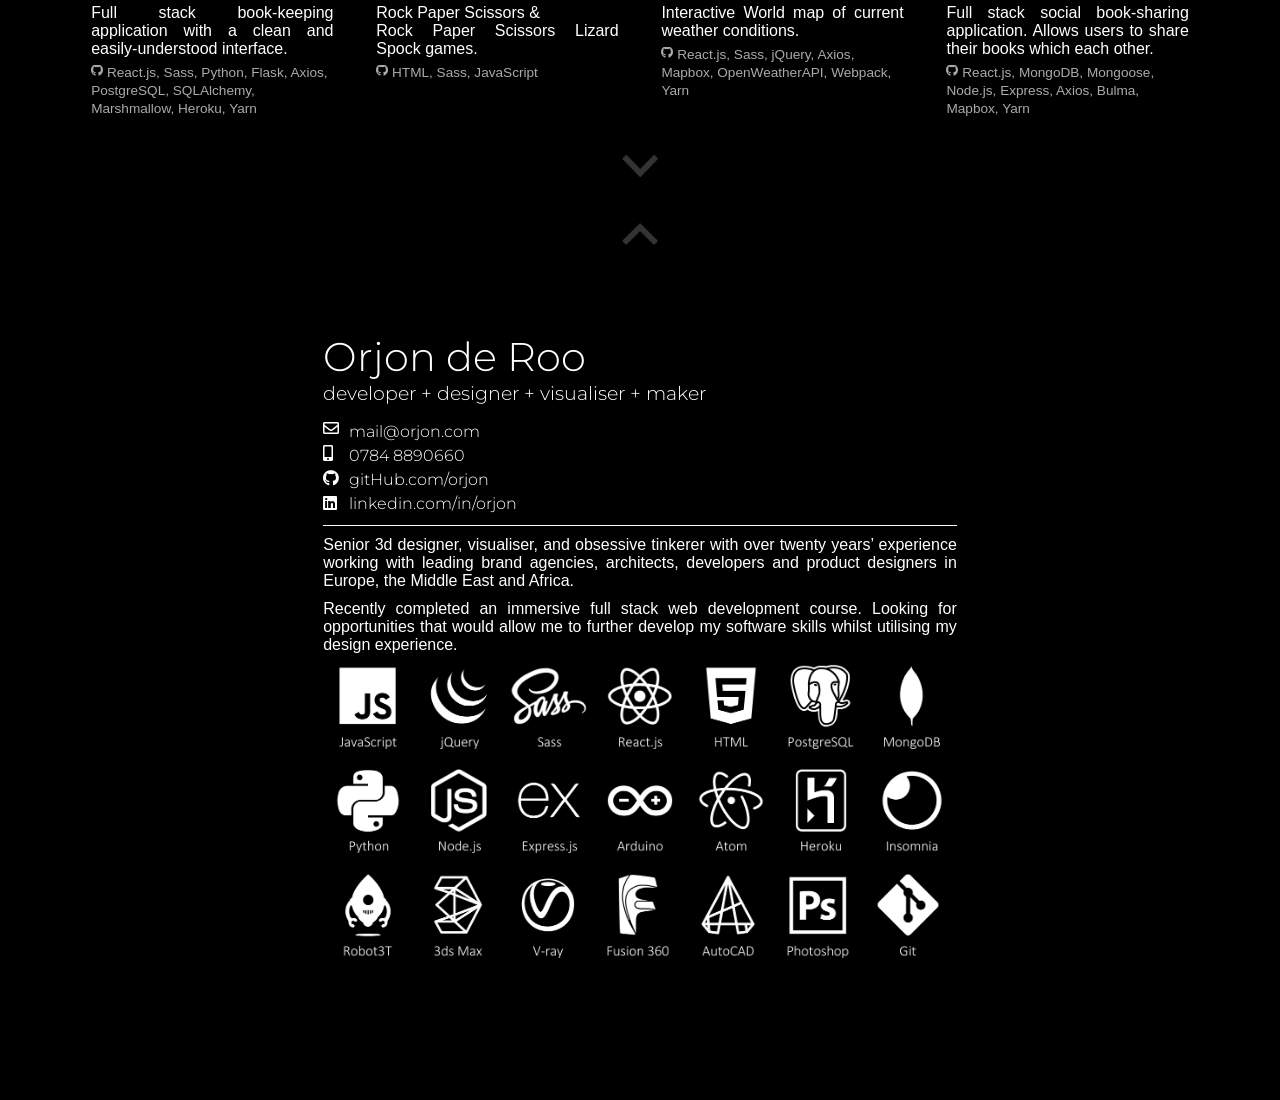
==== commit e67eb4f1: "Bio page responsiveness adjusted v2.4" ====
--- a/index.html
+++ b/index.html
@@ -18,8 +18,6 @@
 
     <section id='intro'>
       <div class='navTop'></div>
-
-      <div class='centerRowSingle'>
         <div class='introWrapper'>
 
           <svg xmlns='http://www.w3.org/2000/svg' class='o' viewBox='0 0 510.24 510.24' id='circleWhiteUnderlay'>
@@ -57,7 +55,6 @@
           </div> -->
           <div id='hello'>hello</div>
         </div>
-      </div>
       <div class='navBottom'></div>
     </section>
 
@@ -67,9 +64,9 @@
           <img class='navArrow' src='./images/arrowWhite100.png' alt='navigate back button'>
         </a>
       </div>
-      <div class='centerRowDouble'>
-
-        <div class='projectWrapper'>
+      <div class='projectWrapper'>
+
+        <div class='projectTile'>
           <div class='iconWrapper'>
             <a class='icon clock' href='http://www.orjon.com/colorclock'>
                 <img class='width100' src='./images/clock.png' alt='clock icon'>
@@ -84,7 +81,7 @@
           </div>
         </div>
 
-        <div class='projectWrapper'>
+        <div class='projectTile'>
           <div class='iconWrapper'>
             <a class='icon tetris' href='http://www.orjon.com/tetris'>
               <img  class='width100' src='./images/tetris.png' alt='tetris icon'>
@@ -100,7 +97,7 @@
           </div>
         </div>
 
-        <div class='projectWrapper'>
+        <div class='projectTile'>
           <div class='iconWrapper'>
             <a class='icon daftpunk' href='http://www.orjon.com/daftpunk'>
               <img  class='width90' src='./images/daftpunk.png' alt='Daft Punk icon'>
@@ -116,7 +113,7 @@
           </div>
         </div>
 
-        <div class='projectWrapper'>
+        <div class='projectTile'>
           <div class='iconWrapper'>
             <a class='icon whackamole' href='http://www.orjon.com/mole'>
               <img  class='width90' src='./images/whackamole.png' alt='Whack-a-mole icon'>
@@ -133,7 +130,7 @@
         </div>
 
 
-        <div class='projectWrapper'>
+        <div class='projectTile'>
           <div class='iconWrapper'>
             <a class='icon project4' href='http://www.orjon.com/project4'>
                 <img  class='width100' src='./images/project4.png' alt='project4 icon'>
@@ -149,7 +146,7 @@
           </div>
         </div>
 
-        <div class='projectWrapper'>
+        <div class='projectTile'>
           <div class='iconWrapper'>
             <a class='icon rockPaperScissors' href='http://www.orjon.com/rockpaperscissors'>
                 <img class='width90' src='./images/hand_select_rock-white.png'alt='rock-paper-scissors icon'>
@@ -165,7 +162,7 @@
           </div>
         </div>
 
-        <div class='projectWrapper'>
+        <div class='projectTile'>
           <div class='iconWrapper'>
             <a class='icon weather' href='http://www.orjon.com/weather'>
                 <img  class='width100' src='./images/weather.png' alt='weather icon'>
@@ -181,7 +178,7 @@
           </div>
         </div>
 
-        <div class='projectWrapper'>
+        <div class='projectTile'>
           <div class='iconWrapper'>
             <a class='icon booker' href='http://www.orjon.com/booker'>
                 <img  class='width100' src='./images/booker.png' alt='booker icon'>
@@ -213,7 +210,6 @@
           </a>
         </div>
 
-        <div class='centerColumnSingle'>
           <div class='bioWrapper'>
             <div class='detailsWrapper'>
               <div class='name'>Orjon de Roo</div>
@@ -234,7 +230,6 @@
                     <i class="fab fa-linkedin"></i>
                   </a>
                 </div>
-
                 <div class='contactText'>
                   <a href='mailto:mail@orjon.com'>
                     mail@orjon.com
@@ -250,38 +245,37 @@
                   </a>
                 </div>
               </div>
-
-            </div>
-            <div class='bioTextWrapper'>
-              <p class='bioText'>Senior 3d designer, visualiser, and obsessive tinkerer with over twenty years’ experience working with leading brand agencies, architects, developers and product designers in Europe, the Middle East and Africa.</p>
-              <p class='bioText'>Recently completed an immersive full stack web development course. Looking for opportunities that would allow me to further develop my software skills whilst utilising my design experience.</p>
-
-            </div>
-          </div>
-
-          <div class='techIconsWrapper'>
-              <img src='./images/techIcons/javascript.png'>
-              <img src='./images/techIcons/jquery.png'>
-              <img src='./images/techIcons/sass.png'>
-              <img src='./images/techIcons/react.png'>
-              <img src='./images/techIcons/html.png'>
-              <img src='./images/techIcons/postgresql.png'>
-              <img src='./images/techIcons/mongodb.png'>
-              <img src='./images/techIcons/python.png'>
-              <img src='./images/techIcons/nodejs.png'>
-              <img src='./images/techIcons/express.png'>
-              <img src='./images/techIcons/arduino.png'>
-              <img src='./images/techIcons/atom.png'>
-              <img src='./images/techIcons/heroku.png'>
-              <img src='./images/techIcons/insomnia.png'>
-              <img src='./images/techIcons/robo3t.png'>
-              <img src='./images/techIcons/3dsmax.png'>
-              <img src='./images/techIcons/vray.png'>
-              <img src='./images/techIcons/fusion360.png'>
-              <img src='./images/techIcons/autocad.png'>
-              <img src='./images/techIcons/photoshop.png'>
-              <img src='./images/techIcons/git.png'>
-          </div>
+              <div class='bioTextWrapper'>
+                <p class='bioText'>Senior 3d designer, visualiser, and obsessive tinkerer with over twenty years’ experience working with leading brand agencies, architects, developers and product designers in Europe, the Middle East and Africa.</p>
+                <p class='bioText'>Recently completed an immersive full stack web development course. Looking for opportunities that would allow me to further develop my software skills whilst utilising my design experience.</p>
+              </div>
+            </div>
+            <div class='techIconsWrapper'>
+                <img src='./images/techIcons/javascript.png'>
+                <img src='./images/techIcons/jquery.png'>
+                <img src='./images/techIcons/sass.png'>
+                <img src='./images/techIcons/react.png'>
+                <img src='./images/techIcons/html.png'>
+                <img src='./images/techIcons/postgresql.png'>
+                <img src='./images/techIcons/mongodb.png'>
+                <img src='./images/techIcons/python.png'>
+                <img src='./images/techIcons/nodejs.png'>
+                <img src='./images/techIcons/express.png'>
+                <img src='./images/techIcons/arduino.png'>
+                <img src='./images/techIcons/atom.png'>
+                <img src='./images/techIcons/heroku.png'>
+                <img src='./images/techIcons/insomnia.png'>
+                <img src='./images/techIcons/robo3t.png'>
+                <img src='./images/techIcons/3dsmax.png'>
+                <img src='./images/techIcons/vray.png'>
+                <img src='./images/techIcons/fusion360.png'>
+                <img src='./images/techIcons/autocad.png'>
+                <img src='./images/techIcons/photoshop.png'>
+                <img src='./images/techIcons/git.png'>
+            </div>
+          </div>
+
+
         </div>
 
         <div class='navBottom'>
@@ -292,7 +286,7 @@
 
     <footer>
       <div id='displayVersion' class='text'>
-          <span><a href='https://github.com/orjon/project-gallery'>v2.3</a></span> 2019.05.16
+          <span><a href='https://github.com/orjon/project-gallery'>v2.4</a></span> 2019.05.16
       </div>
 
       <div id='displayContact' class='text'>
--- a/css/style.css
+++ b/css/style.css
@@ -118,13 +118,13 @@
     display: block; } }
 .introWrapper {
   width: 100%;
-  height: 100%;
+  height: 90vh;
   display: flex;
   flex-direction: row;
   justify-content: center;
   align-items: center;
   position: relative;
-  border: 0px solid red; }
+  border: 0px solid orange; }
 
 .navNESW {
   position: absolute;
@@ -273,25 +273,16 @@
     transform: translateX(5.5px);
     -webkit-transform: translateY(0);
     transform: translateY(0); } }
-@media (min-width: 1000px) {
-  .bioWrapper {
-    width: 40%; }
-
-  .techIconsWrapper {
-    width: 60%; } }
 .bioWrapper {
   width: 100%;
-  padding-bottom: 20px;
-  display: flex;
-  flex-direction: column;
-  justify-content: flex-start;
-  align-items: center;
+  display: flex;
+  flex-direction: column;
   justify-content: center;
   align-items: flex-start;
   border: 0px solid yellow; }
 
 .detailsWrapper {
-  min-height: 50%;
+  width: 100%;
   justify-content: flex-start;
   border: 0px solid salmon; }
   .detailsWrapper .name {
@@ -319,7 +310,7 @@
       display: flex;
       flex-direction: column;
       justify-content: flex-start;
-      align-items: center;
+      align-items: flex-start;
       border: 0px solid yellow; }
     .detailsWrapper .contact .contactText {
       justify-content: flex-start;
@@ -332,7 +323,7 @@
   display: flex;
   flex-direction: column;
   justify-content: flex-start;
-  align-items: center; }
+  align-items: flex-start; }
   .bioTextWrapper .bioText {
     font-family: sans-serif;
     color: #fff;
@@ -341,11 +332,9 @@
     text-align: justify; }
 
 .techIconsWrapper {
-  width: 100%;
   display: flex;
   flex-flow: row wrap;
   justify-content: space-between;
-  margin: 0 auto;
   align-items: flex-start;
   border: 0px solid yellow; }
   .techIconsWrapper img {
@@ -361,7 +350,7 @@
   content: "";
   flex: auto; }
 
-.projectWrapper {
+.projectTile {
   width: 100%;
   height: 66.6%;
   display: flex;
@@ -371,25 +360,25 @@
   border: 0px solid yellow; }
 
 @media (min-height: 500px) {
-  .projectWrapper {
+  .projectTile {
     height: 66%; } }
 @media (min-height: 900px) {
-  .projectWrapper {
-    height: 66%; } }
+  .projectTile {
+    height: 40%; } }
 @media (min-height: 1200px) {
-  .projectWrapper {
+  .projectTile {
     height: 20%; } }
 @media (min-width: 350px) {
-  .projectWrapper {
+  .projectTile {
     width: 100%; } }
 @media (min-width: 500px) {
-  .projectWrapper {
+  .projectTile {
     width: 50%; } }
 @media (min-width: 900px) {
-  .projectWrapper {
+  .projectTile {
     width: 33.3%; } }
 @media (min-width: 1200px) {
-  .projectWrapper {
+  .projectTile {
     width: 25%;
     height: 50%; } }
 .iconWrapper {
@@ -421,23 +410,23 @@
   transition: width 0.1s; }
 
 .projectTextWrapper {
-  width: 85%;
+  width: 100%;
   border: 0px solid lime;
-  border-top: 1px solid #fff;
   font-size: 1em;
   display: flex;
   flex-direction: column;
   justify-content: flex-start;
   align-items: center; }
   .projectTextWrapper .projectText {
-    width: 100%;
+    width: 85%;
     font-family: sans-serif;
     color: #fff;
     border: 0px solid purple;
+    border-top: 1px solid #fff;
     padding-top: 10px;
     text-align: justify; }
   .projectTextWrapper .projectTech {
-    width: 100%;
+    width: 85%;
     padding-right: 5px;
     font-family: sans-serif;
     color: #aaa;
@@ -492,8 +481,7 @@
   font-family: 'Montserrat', sans-serif;
   margin: 0;
   padding: 0;
-  scroll-behavior: smooth;
-  font-size-adjust: auto; }
+  scroll-behavior: smooth; }
 
 body {
   color: #fff;
@@ -513,7 +501,6 @@
   width: 0 !important; }
 
 section {
-  height: 100vh;
   width: 99%;
   display: flex;
   flex-direction: column;
@@ -521,34 +508,34 @@
   align-items: center;
   border: 0px solid white; }
 
-.centerRowSingle {
+.projectWrapper {
   height: 90vh;
-  width: 95%;
+  width: 90%;
+  display: flex;
+  flex-direction: row;
+  justify-content: flex-start;
+  align-items: center;
+  flex-wrap: wrap;
   border: 0px solid orange; }
 
-.centerColumnSingle {
-  height: 90%;
+.bioWrapper {
   width: 90%;
+  display: block;
   align-content: center;
   border: 0px solid orange; }
 
+@media (min-width: 700px) {
+  section#bio {
+    height: 100vh; }
+
+  .bioWrapper {
+    display: flex;
+    height: 90vh; } }
+@media (min-width: 1000px) {
+  .bioWrapper {
+    width: 70%; } }
 @media (min-width: 1200px) {
-  .centerRowSingle {
-    display: flex;
-    flex-direction: row;
-    justify-content: center;
-    align-items: center; }
-
-  .centerColumnSingle {
-    width: 90%; } }
-.centerRowDouble {
-  height: 90vh;
-  width: 90%;
-  display: flex;
-  flex-direction: row;
-  justify-content: flex-start;
-  align-items: center;
-  flex-wrap: wrap;
-  border: 0px solid orange; }
+  .bioWrapper {
+    width: 50%; } }
 
 /*# sourceMappingURL=style.css.map */
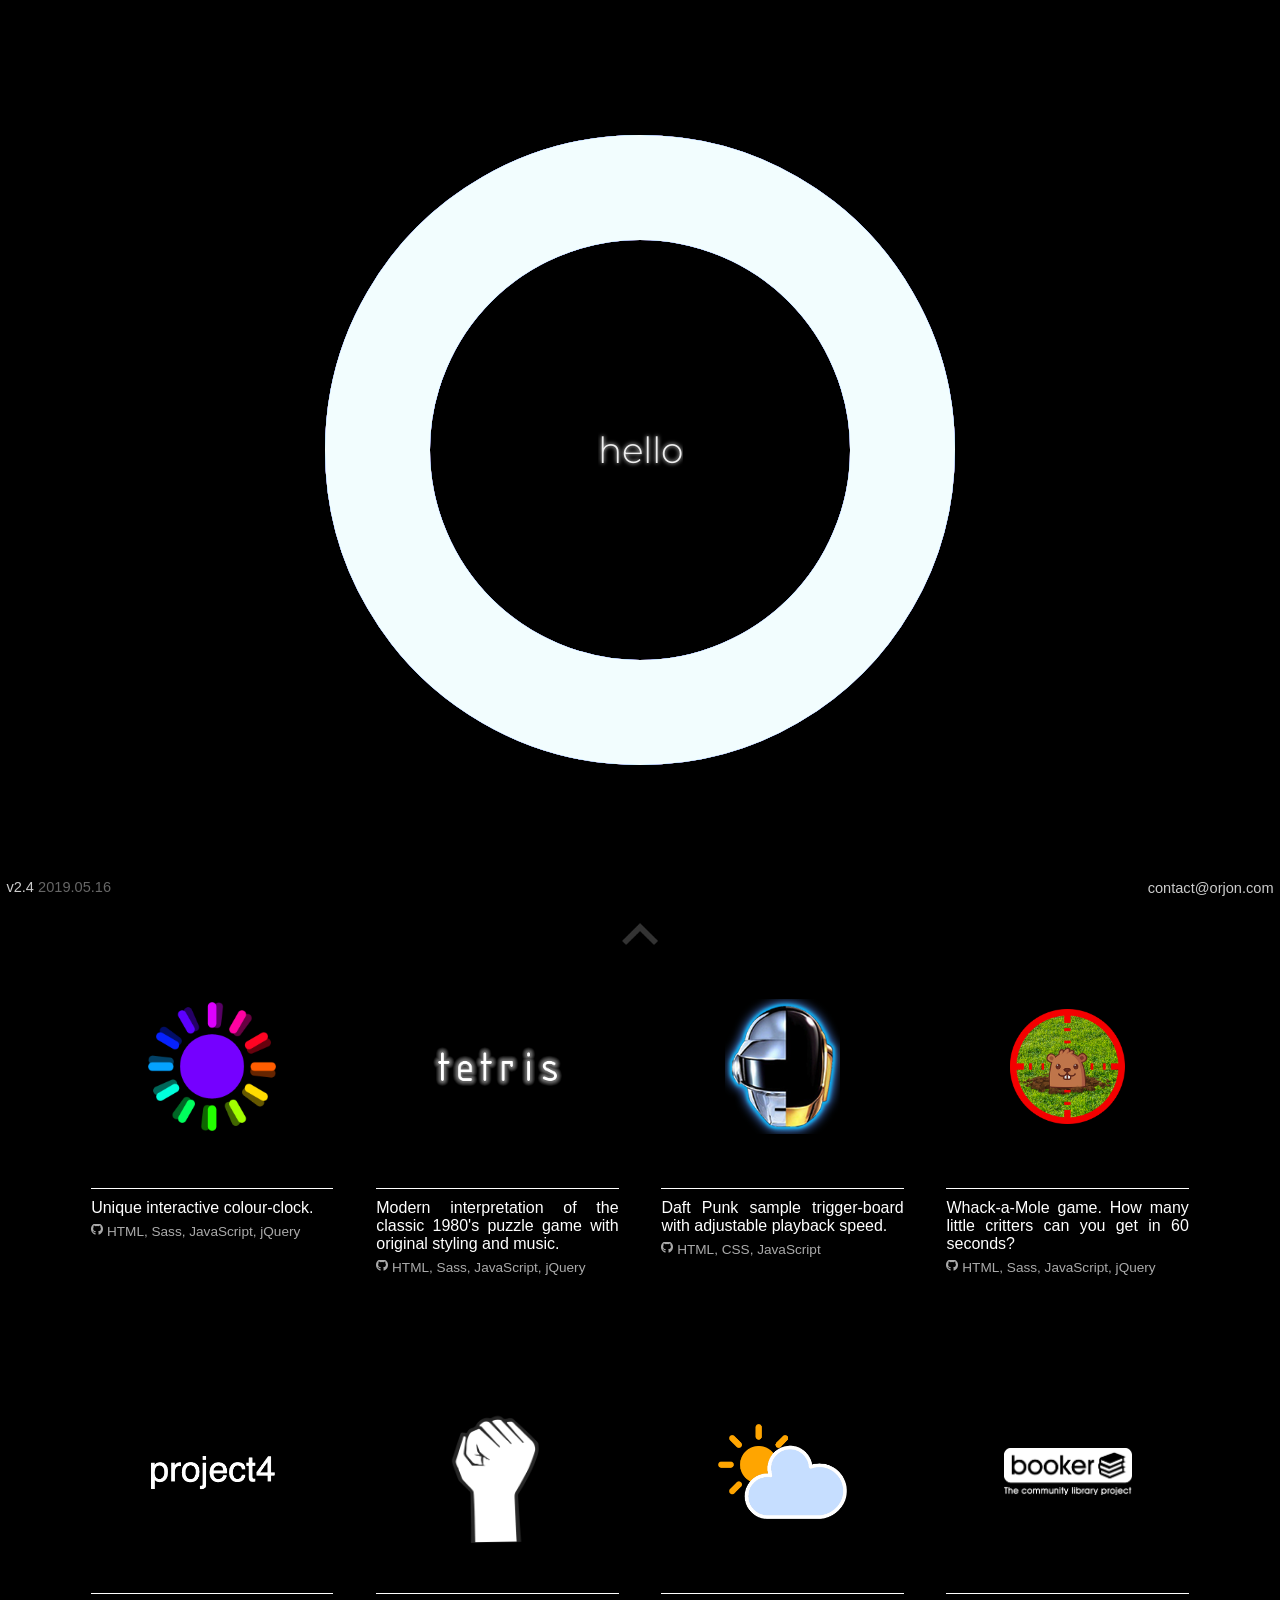
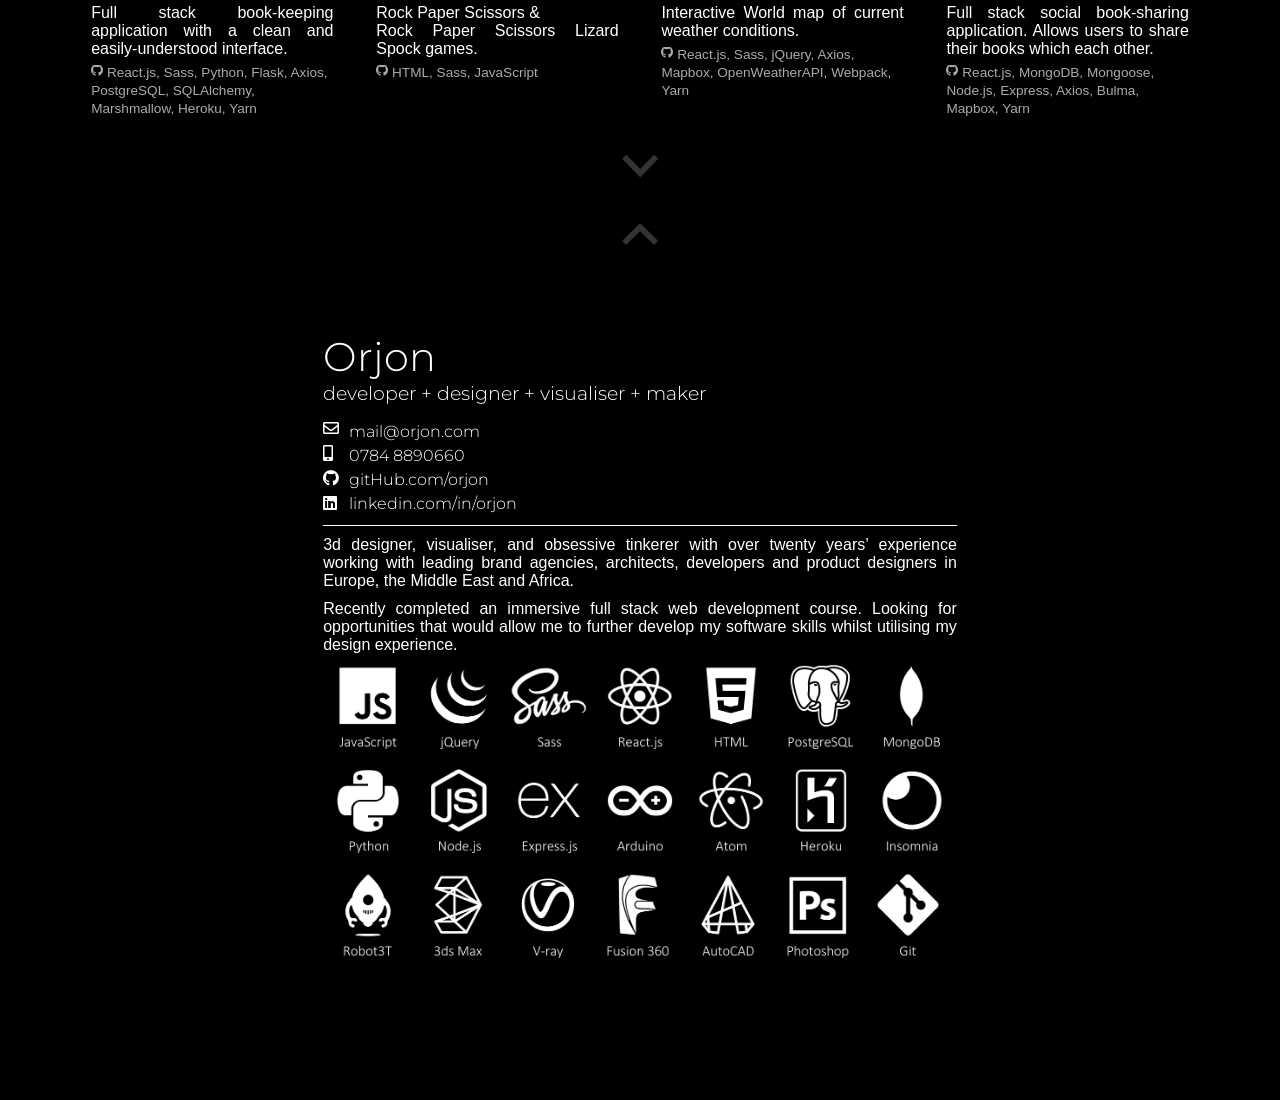
==== commit c4324dce: "name changed" ====
--- a/index.html
+++ b/index.html
@@ -212,7 +212,7 @@
 
           <div class='bioWrapper'>
             <div class='detailsWrapper'>
-              <div class='name'>Orjon de Roo</div>
+              <div class='name'>Orjon</div>
               <!-- <div class='qualification'>B.Sc.(Hons) Product Design</div> -->
               <div class='qualification'>developer + designer + visualiser + maker</div>
               <div class='contact'>
@@ -246,7 +246,7 @@
                 </div>
               </div>
               <div class='bioTextWrapper'>
-                <p class='bioText'>Senior 3d designer, visualiser, and obsessive tinkerer with over twenty years’ experience working with leading brand agencies, architects, developers and product designers in Europe, the Middle East and Africa.</p>
+                <p class='bioText'>3d designer, visualiser, and obsessive tinkerer with over twenty years’ experience working with leading brand agencies, architects, developers and product designers in Europe, the Middle East and Africa.</p>
                 <p class='bioText'>Recently completed an immersive full stack web development course. Looking for opportunities that would allow me to further develop my software skills whilst utilising my design experience.</p>
               </div>
             </div>
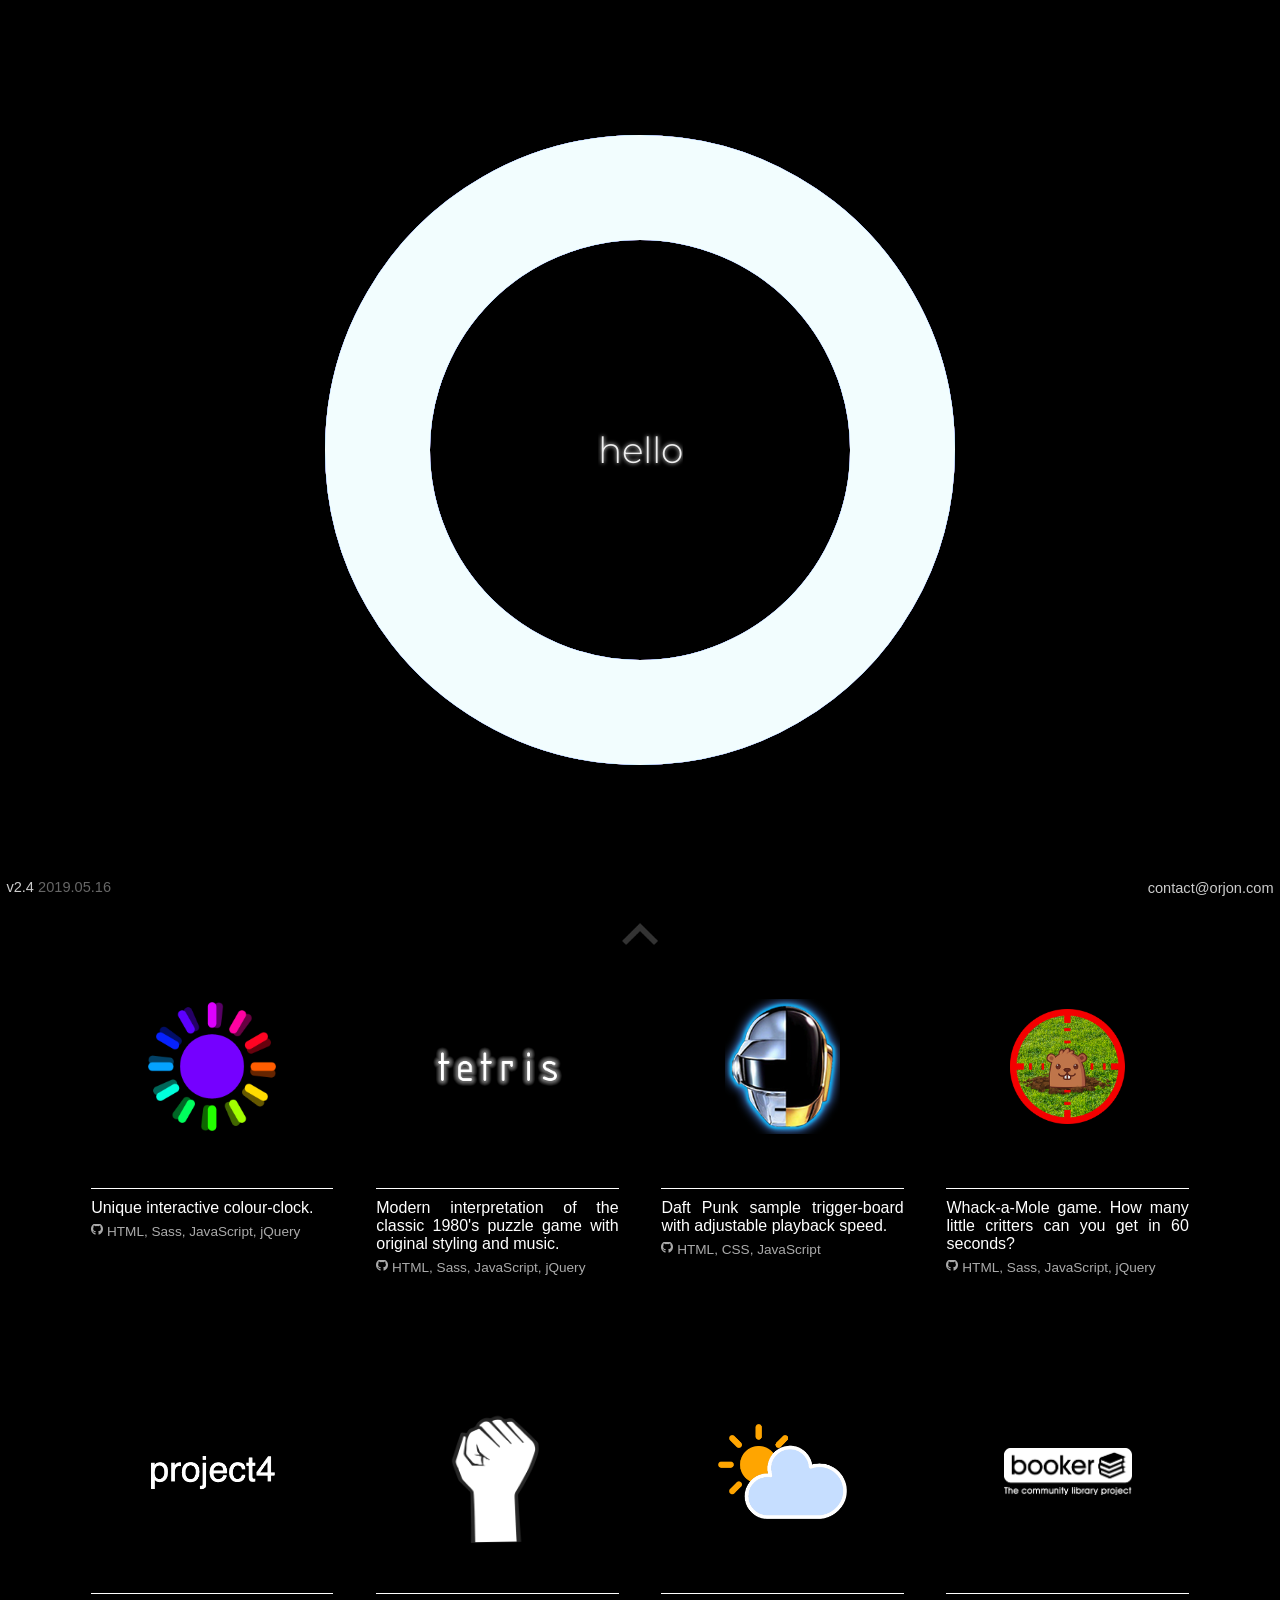
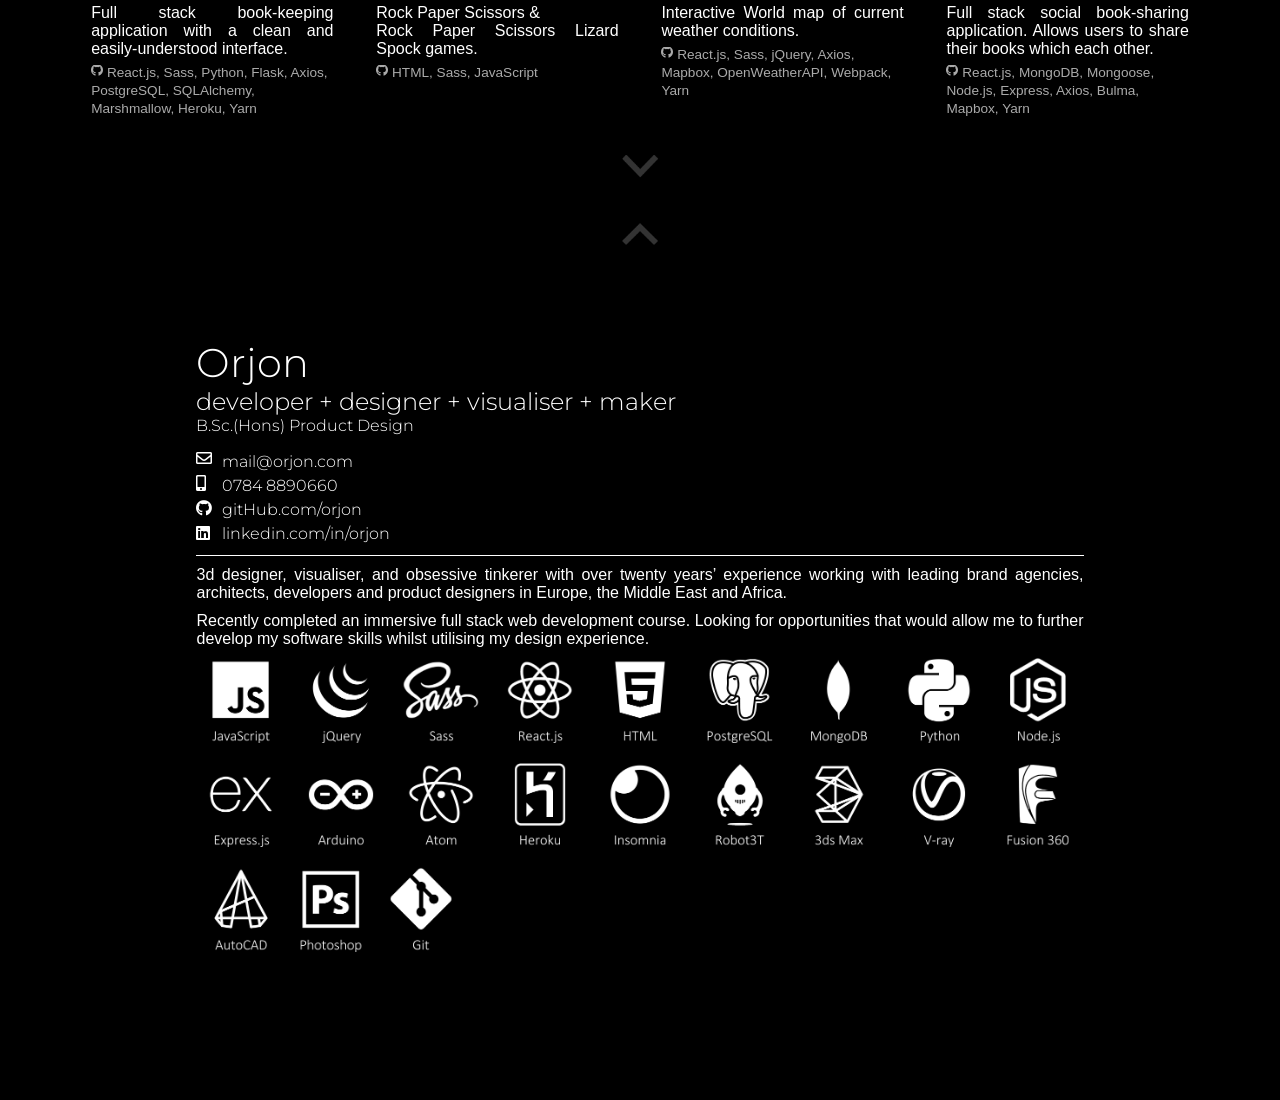
==== commit 73a78e99: "qualification reinstated to bio" ====
--- a/index.html
+++ b/index.html
@@ -1,6 +1,15 @@
 <!DOCTYPE html>
 <html lang='en' dir='ltr'>
   <head>
+    <!-- Global site tag (gtag.js) - Google Analytics -->
+    <script async src="https://www.googletagmanager.com/gtag/js?id=UA-41064961-1"></script>
+    <script>
+      window.dataLayer = window.dataLayer || [];
+      function gtag(){dataLayer.push(arguments);}
+      gtag('js', new Date());
+
+      gtag('config', 'UA-41064961-1');
+    </script>
     <meta charset='utf-8'>
     <meta content="width=device-width, initial-scale=1" name="viewport" />
     <script type='text/javascript' src='scripts/main.js'></script>
@@ -213,8 +222,8 @@
           <div class='bioWrapper'>
             <div class='detailsWrapper'>
               <div class='name'>Orjon</div>
-              <!-- <div class='qualification'>B.Sc.(Hons) Product Design</div> -->
-              <div class='qualification'>developer + designer + visualiser + maker</div>
+              <div class='strapline'>developer + designer + visualiser + maker</div>
+              <div class='qualification'>B.Sc.(Hons) Product Design</div>
               <div class='contact'>
                 <div class='contactIcons'>
                   <a href='mailto:mail@orjon.com'>
--- a/css/style.css
+++ b/css/style.css
@@ -288,8 +288,11 @@
   .detailsWrapper .name {
     font-size: 2.5em;
     border: 0px solid cyan; }
+  .detailsWrapper .strapline {
+    font-size: 1.5em;
+    border: 0px solid cyan; }
   .detailsWrapper .qualification {
-    font-size: 1.2em;
+    font-size: 1em;
     border: 0px solid cyan; }
   .detailsWrapper .contact {
     padding: 10px 0;
@@ -364,6 +367,7 @@
     height: 66%; } }
 @media (min-height: 900px) {
   .projectTile {
+    width: 33.3%;
     height: 40%; } }
 @media (min-height: 1200px) {
   .projectTile {
@@ -377,7 +381,7 @@
 @media (min-width: 900px) {
   .projectTile {
     width: 33.3%; } }
-@media (min-width: 1200px) {
+@media (min-width: 1220px) {
   .projectTile {
     width: 25%;
     height: 50%; } }
@@ -519,23 +523,17 @@
   border: 0px solid orange; }
 
 .bioWrapper {
-  width: 90%;
+  width: 80%;
   display: block;
   align-content: center;
   border: 0px solid orange; }
 
 @media (min-width: 700px) {
-  section#bio {
-    height: 100vh; }
-
   .bioWrapper {
     display: flex;
     height: 90vh; } }
-@media (min-width: 1000px) {
+@media (min-width: 1220px) {
   .bioWrapper {
     width: 70%; } }
-@media (min-width: 1200px) {
-  .bioWrapper {
-    width: 50%; } }
 
 /*# sourceMappingURL=style.css.map */
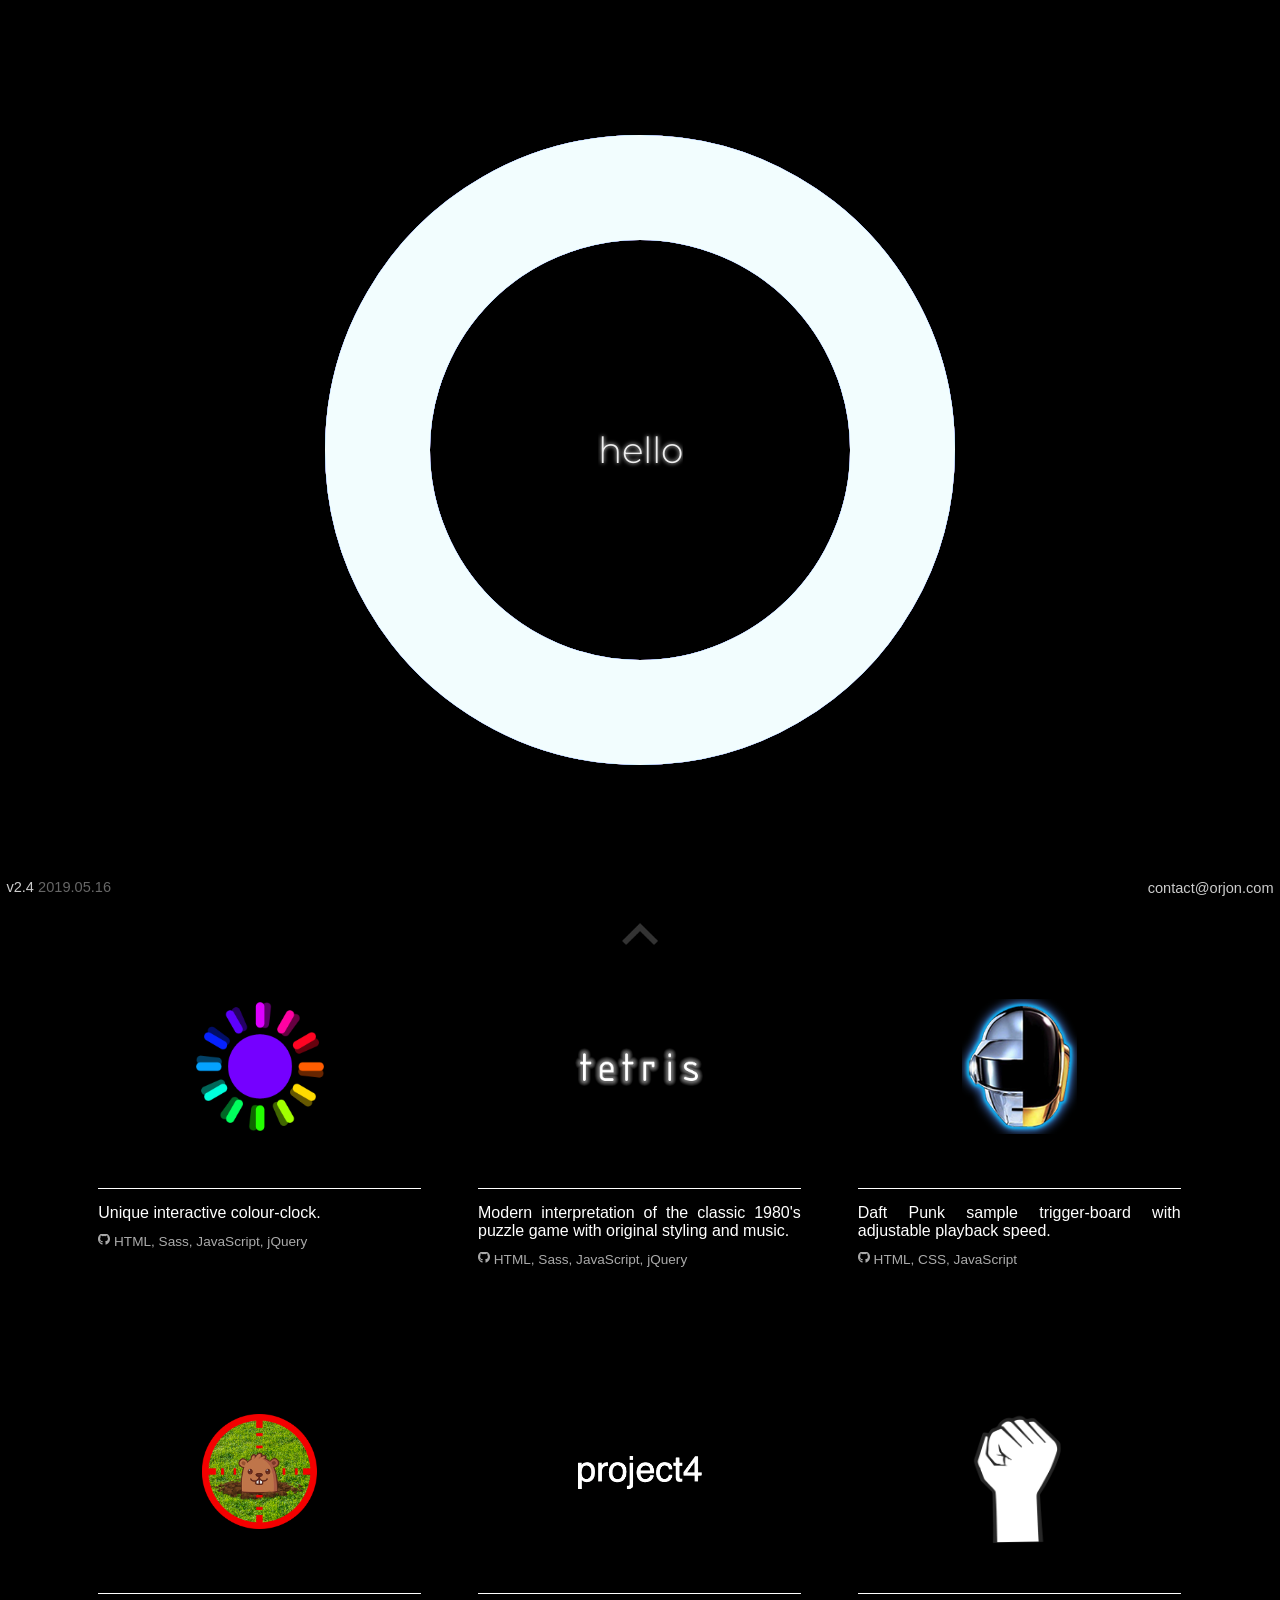
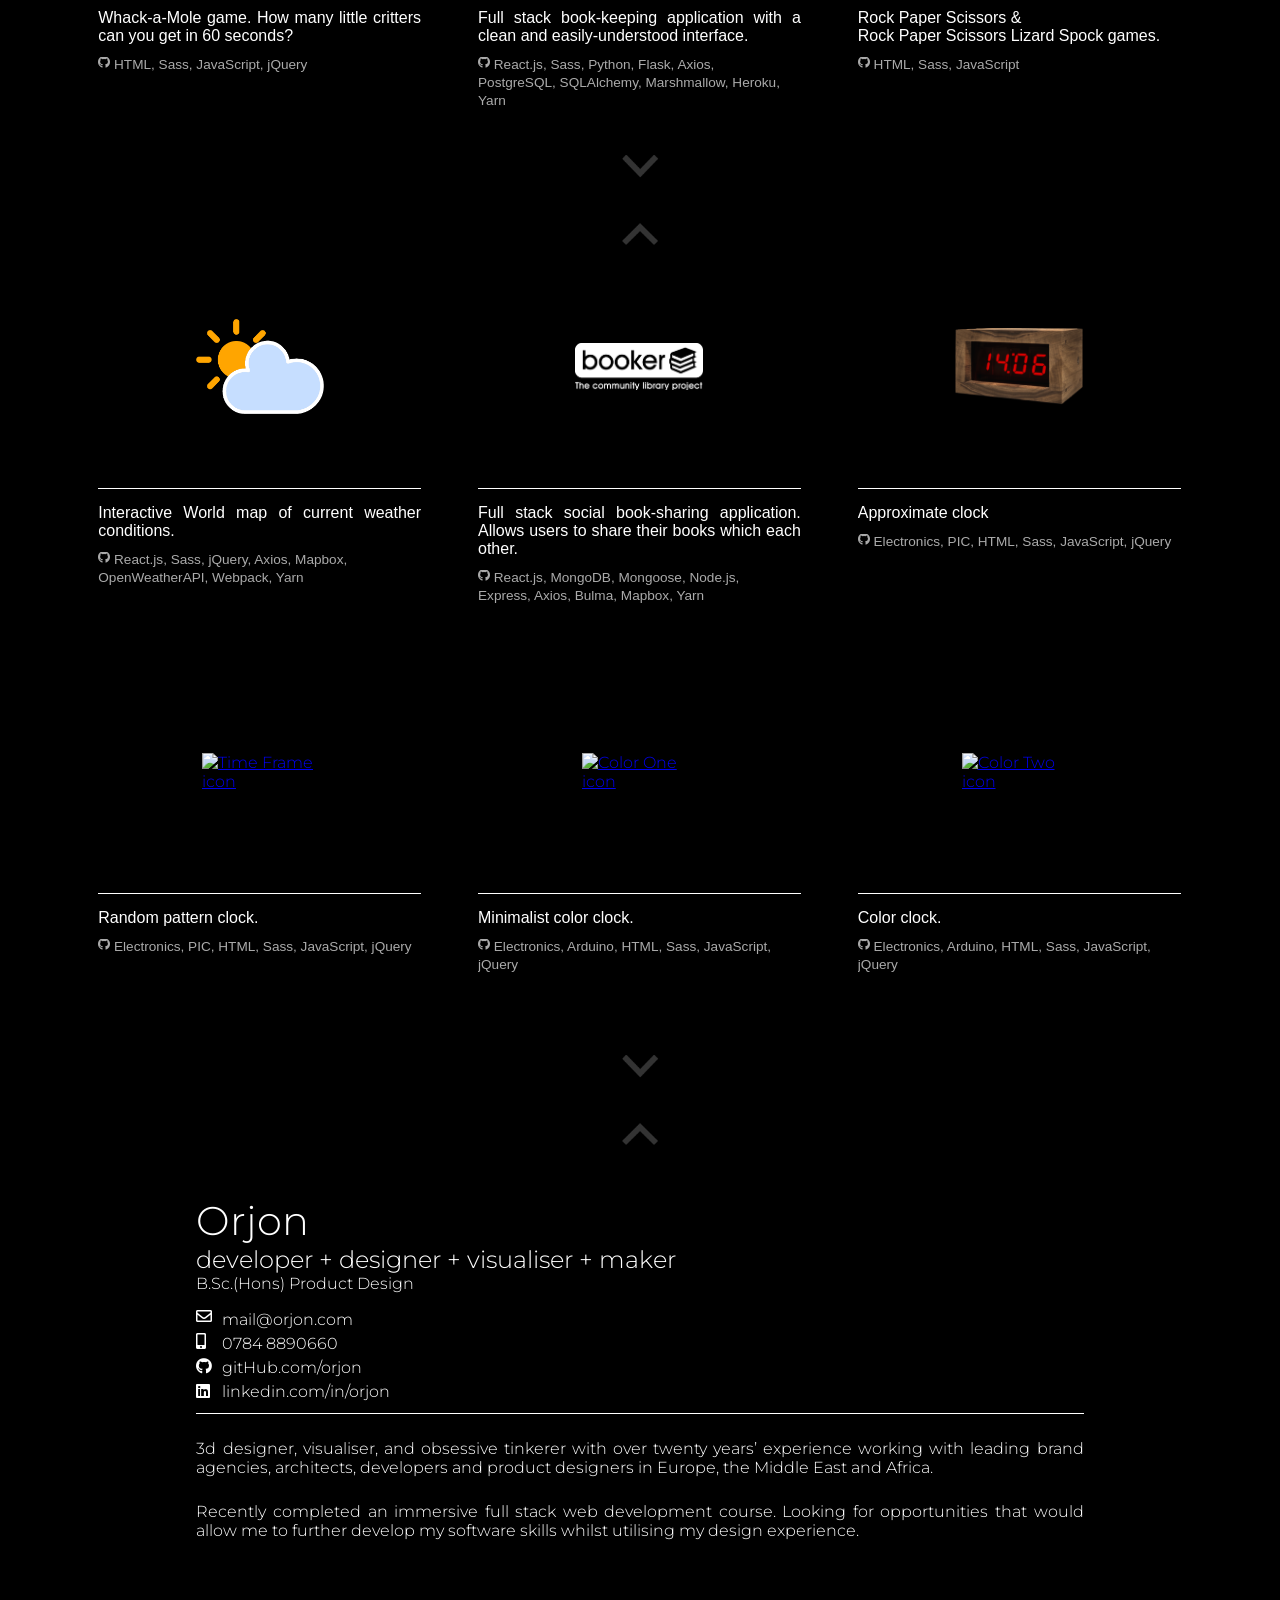
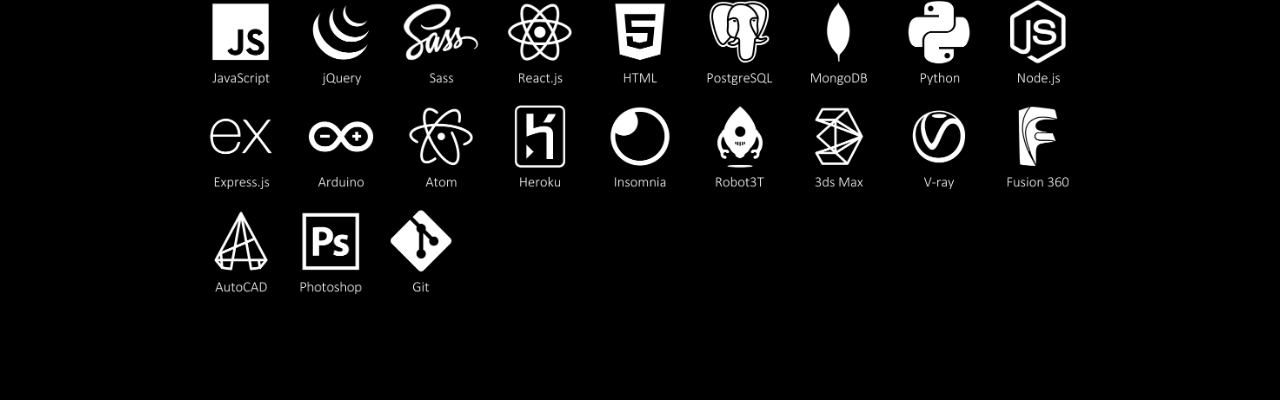
==== commit 224b447c: "Clocks added" ====
--- a/index.html
+++ b/index.html
@@ -18,7 +18,7 @@
     <link href='https://fonts.googleapis.com/css?family=Montserrat' rel='stylesheet'>
     <link rel="stylesheet" href="https://use.fontawesome.com/releases/v5.8.2/css/all.css" integrity="sha384-oS3vJWv+0UjzBfQzYUhtDYW+Pj2yciDJxpsK1OYPAYjqT085Qq/1cq5FLXAZQ7Ay" crossorigin="anonymous">
     <link rel='stylesheet' href='./css/style.css'>
-    <script>window.location = '#intro'</script>
+    <!-- <script>window.location = '#intro'</script> -->
 
   </head>
   <body>
@@ -45,29 +45,15 @@
             <path d='M425.2,255.12a165.67,165.67,0,0,0-13.46-65.94,168.46,168.46,0,0,0-90.68-90.69,168.36,168.36,0,0,0-131.88,0,168.52,168.52,0,0,0-90.69,90.69,168.36,168.36,0,0,0,0,131.88,168.46,168.46,0,0,0,90.69,90.68,168.25,168.25,0,0,0,131.88,0,168.4,168.4,0,0,0,90.68-90.68A165.67,165.67,0,0,0,425.2,255.12Zm85,0q0,69.42-34.22,128.06A254,254,0,0,1,383.18,476q-58.64,34.22-128.06,34.22T127.06,476a254,254,0,0,1-92.84-92.84Q0,324.54,0,255.12T34.22,127.06a253.9,253.9,0,0,1,92.84-92.84Q185.7,0,255.12,0T383.18,34.22A254,254,0,0,1,476,127.06Q510.24,185.7,510.24,255.12Z'/>
           </svg>
 
-          <svg xmlns='http://www.w3.org/2000/svg' class='o' viewBox='0 0 510.24 510.24' id='circleWhite'><a href='#projects'>
+          <svg xmlns='http://www.w3.org/2000/svg' class='o' viewBox='0 0 510.24 510.24' id='circleWhite'><a href='#projectsA'>
             <path d='M425.2,255.12a165.67,165.67,0,0,0-13.46-65.94,168.46,168.46,0,0,0-90.68-90.69,168.36,168.36,0,0,0-131.88,0,168.52,168.52,0,0,0-90.69,90.69,168.36,168.36,0,0,0,0,131.88,168.46,168.46,0,0,0,90.69,90.68,168.25,168.25,0,0,0,131.88,0,168.4,168.4,0,0,0,90.68-90.68A165.67,165.67,0,0,0,425.2,255.12Zm85,0q0,69.42-34.22,128.06A254,254,0,0,1,383.18,476q-58.64,34.22-128.06,34.22T127.06,476a254,254,0,0,1-92.84-92.84Q0,324.54,0,255.12T34.22,127.06a253.9,253.9,0,0,1,92.84-92.84Q185.7,0,255.12,0T383.18,34.22A254,254,0,0,1,476,127.06Q510.24,185.7,510.24,255.12Z'/></a>
           </svg>
-          <!-- <div class='navNESW'>
-            <div class='navNorth'>
-              <img class='navArrow' src='./images/arrowWhite100.png' alt='navigate back button'>
-            </div>
-            <div class='navEast'>
-              <img class='navArrow' src='./images/arrowWhite100.png' alt='navigate back button'>
-            </div>
-            <div class='navSouth'>
-              <img class='navArrow' src='./images/arrowWhite100.png' alt='navigate back button'>
-            </div>
-            <div class='navWest'>
-              <img class='navArrow' src='./images/arrowWhite100.png' alt='navigate back button'>
-            </div>
-          </div> -->
           <div id='hello'>hello</div>
         </div>
       <div class='navBottom'></div>
     </section>
 
-    <section id='projects'>
+    <section id='projectsA'>
       <div class='navTop'>
         <a href='#intro'>
           <img class='navArrow' src='./images/arrowWhite100.png' alt='navigate back button'>
@@ -171,6 +157,26 @@
           </div>
         </div>
 
+      </div>
+        <div class='navBottom'>
+          <a href='#projectsB'>
+            <img class='navArrow' onscroll='scrollHide' src='./images/arrowWhite100.png' alt='navigate back button'>
+          </a>
+        </div>
+    </section>
+
+
+    <section id='projectsB'>
+      <div class='navTop'>
+        <a href='#projectsA'>
+          <img class='navArrow' src='./images/arrowWhite100.png' alt='navigate back button'>
+        </a>
+      </div>
+      <div class='projectWrapper'>
+
+
+
+
         <div class='projectTile'>
           <div class='iconWrapper'>
             <a class='icon weather' href='http://www.orjon.com/weather'>
@@ -203,7 +209,74 @@
           </div>
         </div>
 
-      </div>
+
+        <div class='projectTile'>
+          <div class='iconWrapper'>
+            <a class='icon aboutTime' href='http://www.orjon.com/abouttime'>
+              <img  class='width100' src='./images/abouttime.png' alt='About Time icon'>
+            </a>
+          </div>
+          <div class='projectTextWrapper'>
+            <p class='projectText'>Approximate clock</p>
+            <p class='projectTech'>
+              <a href='https://github.com/orjon/abouttime'>
+                <i class="fab fa-github"></i>&nbsp;Electronics, PIC, HTML, Sass, JavaScript, jQuery
+              </a>
+            </p>
+          </div>
+        </div>
+
+        <div class='projectTile'>
+          <div class='iconWrapper'>
+            <a class='icon timeFrame' href='http://www.orjon.com/timeframe'>
+              <img  class='width90' src='./images/timeframe.png' alt='Time Frame icon'>
+            </a>
+          </div>
+          <div class='projectTextWrapper'>
+            <p class='projectText'>Random pattern clock.</p>
+            <p class='projectTech'>
+              <a href='https://github.com/orjon/timeframe'>
+                <i class="fab fa-github"></i>&nbsp;Electronics, PIC, HTML, Sass, JavaScript, jQuery
+              </a>
+            </p>
+          </div>
+        </div>
+
+        <div class='projectTile'>
+          <div class='iconWrapper'>
+            <a class='icon colorone' href='http://www.orjon.com/colorone'>
+              <img  class='width90' src='./images/colorone.png' alt='Color One icon'>
+            </a>
+          </div>
+          <div class='projectTextWrapper'>
+            <p class='projectText'>Minimalist color clock.</p>
+            <p class='projectTech'>
+              <a href='https://github.com/orjon/colorone.web'>
+                <i class="fab fa-github"></i>&nbsp;Electronics, Arduino, HTML, Sass, JavaScript, jQuery
+              </a>
+            </p>
+          </div>
+        </div>
+
+
+        <div class='projectTile'>
+          <div class='iconWrapper'>
+            <a class='icon colortwo' href='http://www.orjon.com/colortwo'>
+              <img  class='width90' src='./images/colortwo.png' alt='Color Two icon'>
+            </a>
+          </div>
+          <div class='projectTextWrapper'>
+            <p class='projectText'>Color clock.</p>
+            <p class='projectTech'>
+              <a href='https://github.com/orjon/colortwo.web'>
+                <i class="fab fa-github"></i>&nbsp;Electronics, Arduino, HTML, Sass, JavaScript, jQuery
+              </a>
+            </p>
+          </div>
+        </div>
+
+      </div>
+
       <div class='navBottom'>
         <a href='#bio'>
           <img class='navArrow' onscroll='scrollHide' src='./images/arrowWhite100.png' alt='navigate back button'>
@@ -214,7 +287,7 @@
 
       <section id='bio'>
         <div class='navTop'>
-          <a href='#projects'>
+          <a href='#projectsB'>
             <img class='navArrow' src='./images/arrowWhite100.png' alt='navigate back button'>
           </a>
         </div>
--- a/css/style.css
+++ b/css/style.css
@@ -328,13 +328,13 @@
   justify-content: flex-start;
   align-items: flex-start; }
   .bioTextWrapper .bioText {
-    font-family: sans-serif;
     color: #fff;
     border: 0px solid purple;
-    padding-top: 10px;
+    padding-top: 25px;
     text-align: justify; }
 
 .techIconsWrapper {
+  padding-top: 50px;
   display: flex;
   flex-flow: row wrap;
   justify-content: space-between;
@@ -383,10 +383,10 @@
     width: 33.3%; } }
 @media (min-width: 1220px) {
   .projectTile {
-    width: 25%;
+    width: 33.3%;
     height: 50%; } }
 .iconWrapper {
-  width: 100%;
+  width: 75%;
   height: 60%;
   display: flex;
   flex-direction: column;
@@ -427,7 +427,7 @@
     color: #fff;
     border: 0px solid purple;
     border-top: 1px solid #fff;
-    padding-top: 10px;
+    padding-top: 15px;
     text-align: justify; }
   .projectTextWrapper .projectTech {
     width: 85%;
@@ -435,7 +435,7 @@
     font-family: sans-serif;
     color: #aaa;
     border: 0px solid yellow;
-    padding-top: 5px; }
+    padding-top: 10px; }
   .projectTextWrapper i {
     font-size: 0.9em; }
   .projectTextWrapper a {
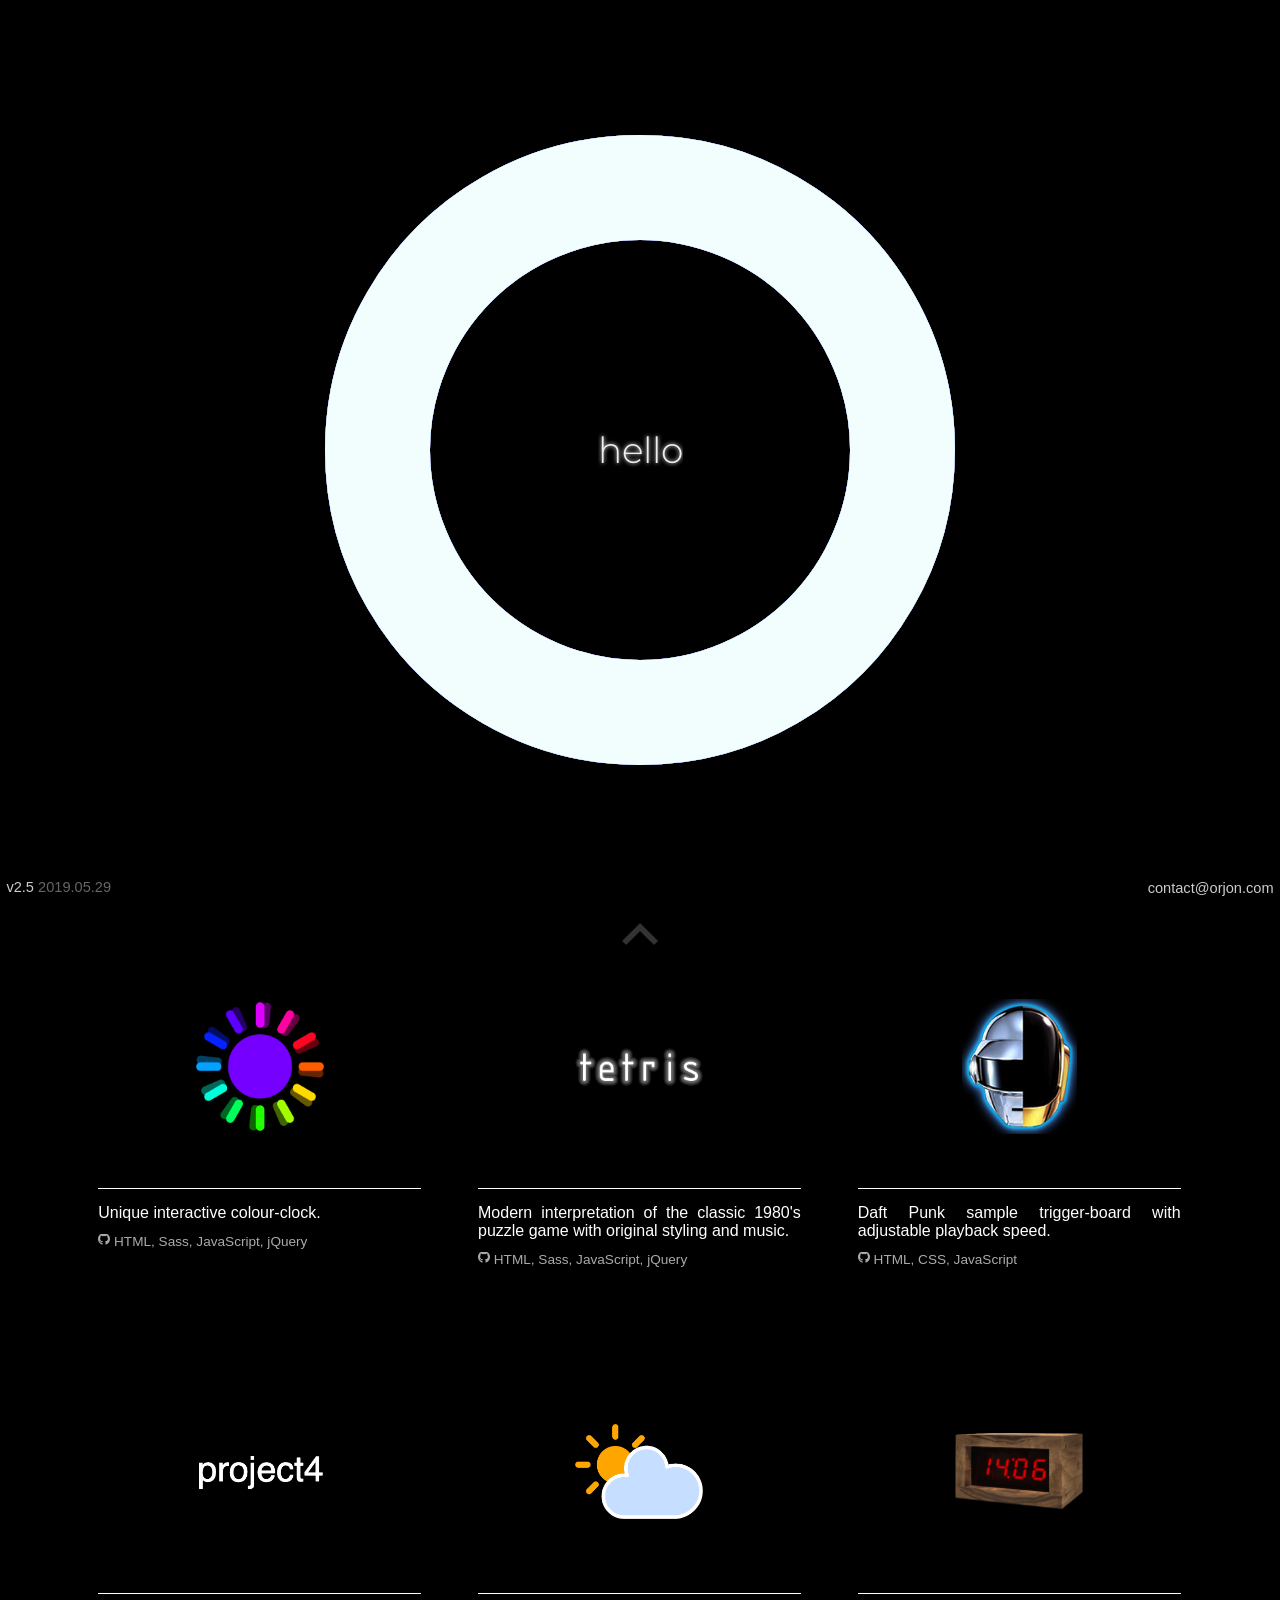
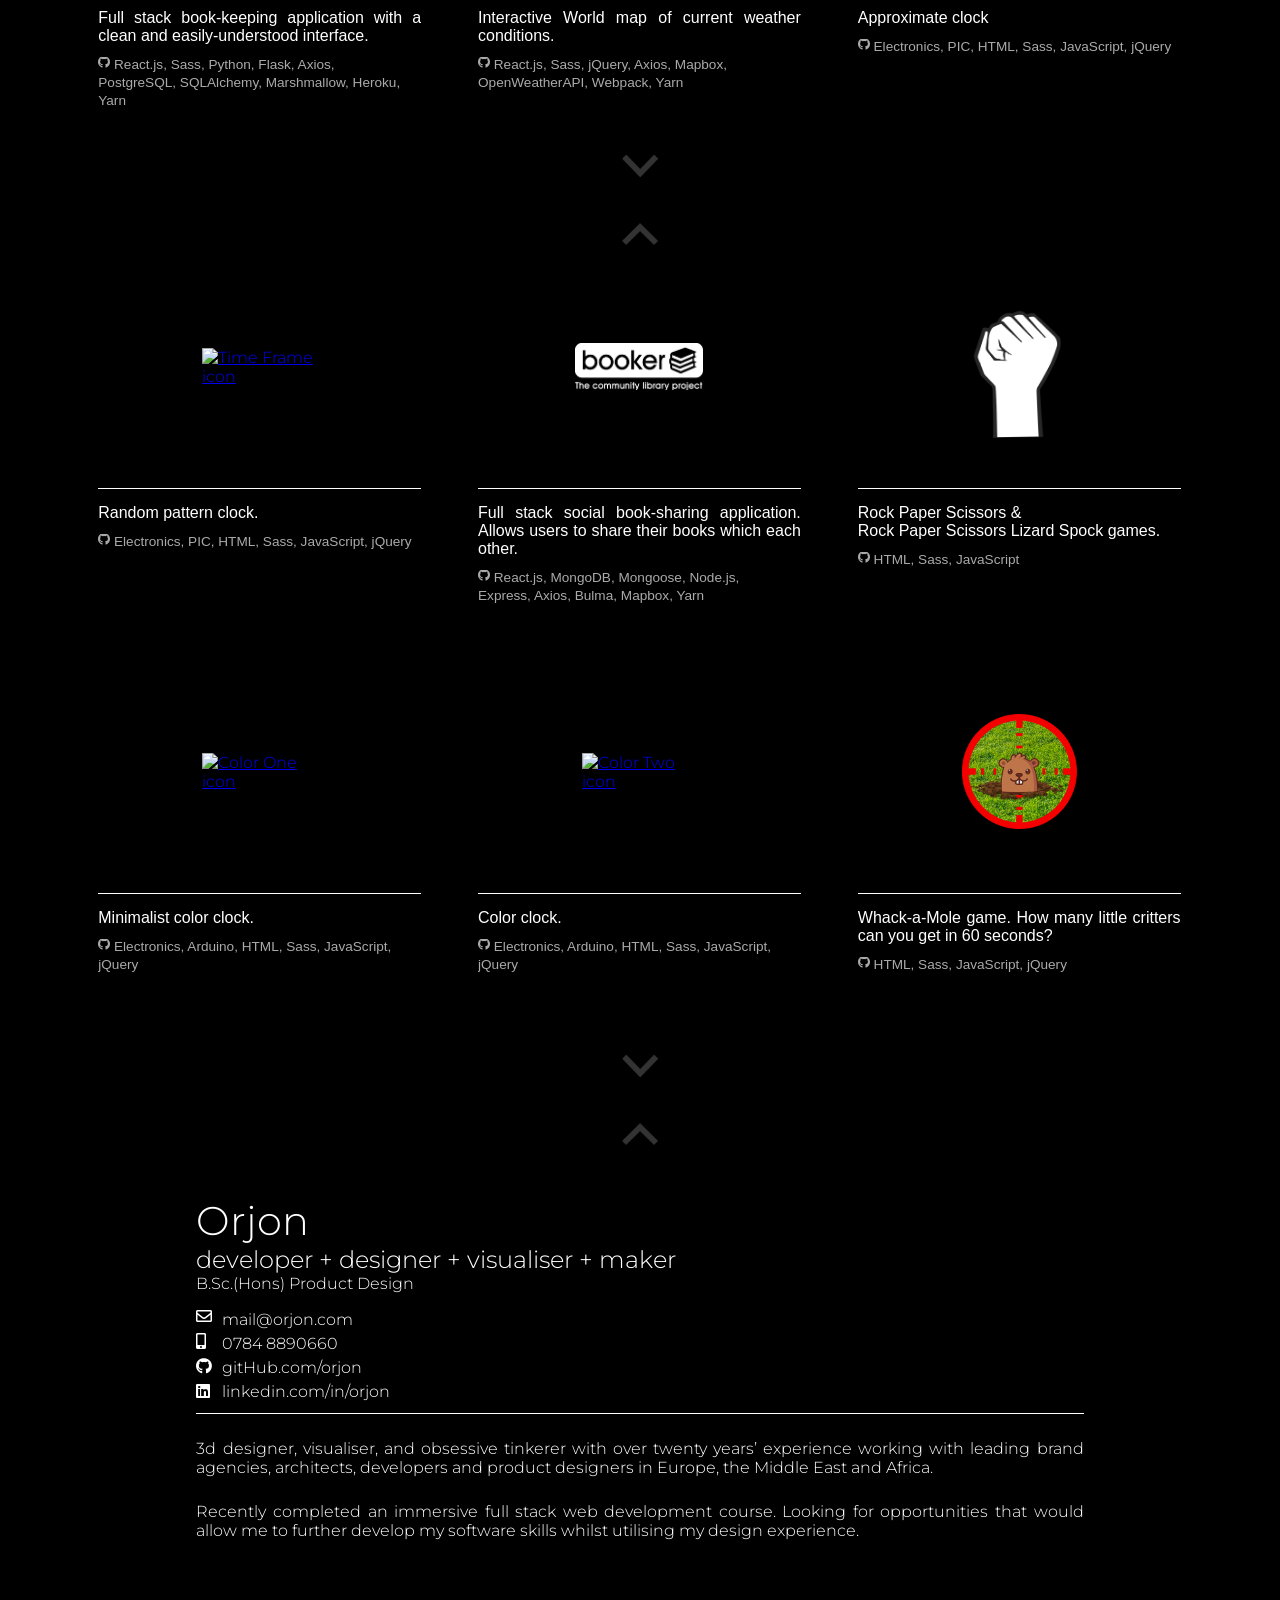
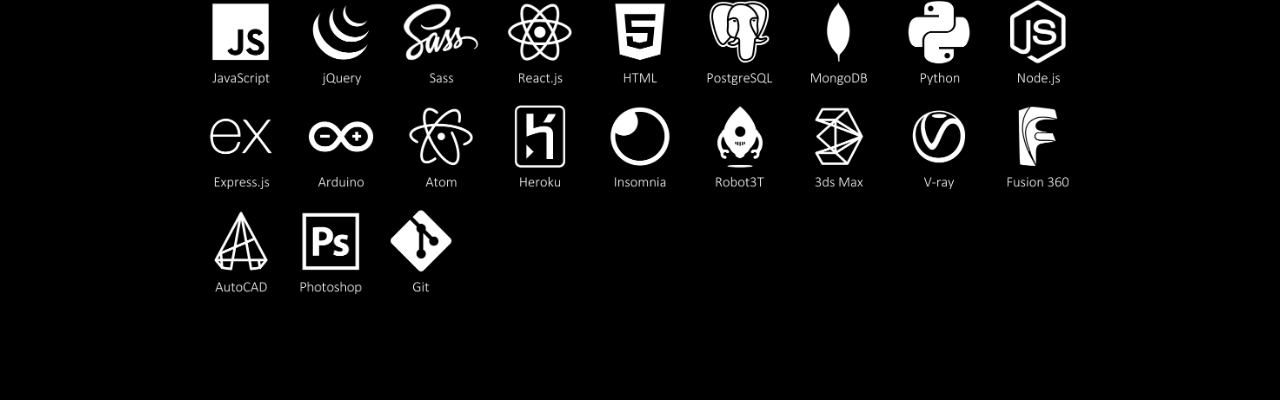
==== commit f2458be8: "Tweaks V2.5" ====
--- a/index.html
+++ b/index.html
@@ -108,21 +108,7 @@
           </div>
         </div>
 
-        <div class='projectTile'>
-          <div class='iconWrapper'>
-            <a class='icon whackamole' href='http://www.orjon.com/mole'>
-              <img  class='width90' src='./images/whackamole.png' alt='Whack-a-mole icon'>
-            </a>
-          </div>
-          <div class='projectTextWrapper'>
-            <p class='projectText'>Whack-a-Mole game. How many little critters can you get in 60 seconds?</p>
-            <p class='projectTech'>
-              <a href='https://github.com/orjon/whack-a-mole'>
-                <i class="fab fa-github"></i>&nbsp;HTML, Sass, JavaScript, jQuery
-              </a>
-            </p>
-          </div>
-        </div>
+
 
 
         <div class='projectTile'>
@@ -143,19 +129,36 @@
 
         <div class='projectTile'>
           <div class='iconWrapper'>
-            <a class='icon rockPaperScissors' href='http://www.orjon.com/rockpaperscissors'>
-                <img class='width90' src='./images/hand_select_rock-white.png'alt='rock-paper-scissors icon'>
-            </a>
-          </div>
-          <div class='projectTextWrapper'>
-            <p class='projectText'>Rock Paper Scissors &<br>Rock Paper Scissors Lizard Spock games.</p>
-            <p class='projectTech'>
-              <a href='https://github.com/orjon/RockPaperScissors'>
-                <i class="fab fa-github"></i>&nbsp;HTML, Sass, JavaScript
-              </a>
-            </p>
-          </div>
-        </div>
+            <a class='icon weather' href='http://www.orjon.com/weather'>
+                <img  class='width100' src='./images/weather.png' alt='weather icon'>
+            </a>
+          </div>
+          <div class='projectTextWrapper'>
+            <p class='projectText'>Interactive World map of current weather conditions.</p>
+            <p class='projectTech'>
+              <a href='https://github.com/orjon/weather'>
+                <i class="fab fa-github"></i>&nbsp;React.js, Sass, jQuery, Axios, Mapbox, OpenWeatherAPI, Webpack, Yarn
+              </a>
+            </p>
+          </div>
+        </div>
+
+        <div class='projectTile'>
+          <div class='iconWrapper'>
+            <a class='icon aboutTime' href='http://www.orjon.com/abouttime'>
+              <img  class='width100' src='./images/abouttime.png' alt='About Time icon'>
+            </a>
+          </div>
+          <div class='projectTextWrapper'>
+            <p class='projectText'>Approximate clock</p>
+            <p class='projectTech'>
+              <a href='https://github.com/orjon/abouttime'>
+                <i class="fab fa-github"></i>&nbsp;Electronics, PIC, HTML, Sass, JavaScript, jQuery
+              </a>
+            </p>
+          </div>
+        </div>
+
 
       </div>
         <div class='navBottom'>
@@ -174,24 +177,22 @@
       </div>
       <div class='projectWrapper'>
 
-
-
-
-        <div class='projectTile'>
-          <div class='iconWrapper'>
-            <a class='icon weather' href='http://www.orjon.com/weather'>
-                <img  class='width100' src='./images/weather.png' alt='weather icon'>
-            </a>
-          </div>
-          <div class='projectTextWrapper'>
-            <p class='projectText'>Interactive World map of current weather conditions.</p>
-            <p class='projectTech'>
-              <a href='https://github.com/orjon/weather'>
-                <i class="fab fa-github"></i>&nbsp;React.js, Sass, jQuery, Axios, Mapbox, OpenWeatherAPI, Webpack, Yarn
-              </a>
-            </p>
-          </div>
-        </div>
+        <div class='projectTile'>
+          <div class='iconWrapper'>
+            <a class='icon timeFrame' href='http://www.orjon.com/timeframe'>
+              <img  class='width90' src='./images/timeframe.png' alt='Time Frame icon'>
+            </a>
+          </div>
+          <div class='projectTextWrapper'>
+            <p class='projectText'>Random pattern clock.</p>
+            <p class='projectTech'>
+              <a href='https://github.com/orjon/timeframe.web'>
+                <i class="fab fa-github"></i>&nbsp;Electronics, PIC, HTML, Sass, JavaScript, jQuery
+              </a>
+            </p>
+          </div>
+        </div>
+
 
         <div class='projectTile'>
           <div class='iconWrapper'>
@@ -212,31 +213,15 @@
 
         <div class='projectTile'>
           <div class='iconWrapper'>
-            <a class='icon aboutTime' href='http://www.orjon.com/abouttime'>
-              <img  class='width100' src='./images/abouttime.png' alt='About Time icon'>
-            </a>
-          </div>
-          <div class='projectTextWrapper'>
-            <p class='projectText'>Approximate clock</p>
-            <p class='projectTech'>
-              <a href='https://github.com/orjon/abouttime'>
-                <i class="fab fa-github"></i>&nbsp;Electronics, PIC, HTML, Sass, JavaScript, jQuery
-              </a>
-            </p>
-          </div>
-        </div>
-
-        <div class='projectTile'>
-          <div class='iconWrapper'>
-            <a class='icon timeFrame' href='http://www.orjon.com/timeframe'>
-              <img  class='width90' src='./images/timeframe.png' alt='Time Frame icon'>
-            </a>
-          </div>
-          <div class='projectTextWrapper'>
-            <p class='projectText'>Random pattern clock.</p>
-            <p class='projectTech'>
-              <a href='https://github.com/orjon/timeframe'>
-                <i class="fab fa-github"></i>&nbsp;Electronics, PIC, HTML, Sass, JavaScript, jQuery
+            <a class='icon rockPaperScissors' href='http://www.orjon.com/rockpaperscissors'>
+                <img class='width90' src='./images/hand_select_rock-white.png'alt='rock-paper-scissors icon'>
+            </a>
+          </div>
+          <div class='projectTextWrapper'>
+            <p class='projectText'>Rock Paper Scissors &<br>Rock Paper Scissors Lizard Spock games.</p>
+            <p class='projectTech'>
+              <a href='https://github.com/orjon/RockPaperScissors'>
+                <i class="fab fa-github"></i>&nbsp;HTML, Sass, JavaScript
               </a>
             </p>
           </div>
@@ -275,8 +260,23 @@
           </div>
         </div>
 
-      </div>
-
+        <div class='projectTile'>
+          <div class='iconWrapper'>
+            <a class='icon whackamole' href='http://www.orjon.com/mole'>
+              <img  class='width90' src='./images/whackamole.png' alt='Whack-a-mole icon'>
+            </a>
+          </div>
+          <div class='projectTextWrapper'>
+            <p class='projectText'>Whack-a-Mole game. How many little critters can you get in 60 seconds?</p>
+            <p class='projectTech'>
+              <a href='https://github.com/orjon/whack-a-mole'>
+                <i class="fab fa-github"></i>&nbsp;HTML, Sass, JavaScript, jQuery
+              </a>
+            </p>
+          </div>
+        </div>
+
+      </div>
       <div class='navBottom'>
         <a href='#bio'>
           <img class='navArrow' onscroll='scrollHide' src='./images/arrowWhite100.png' alt='navigate back button'>
@@ -368,7 +368,7 @@
 
     <footer>
       <div id='displayVersion' class='text'>
-          <span><a href='https://github.com/orjon/project-gallery'>v2.4</a></span> 2019.05.16
+          <span><a href='https://github.com/orjon/portfolio'>v2.5</a></span> 2019.05.29
       </div>
 
       <div id='displayContact' class='text'>
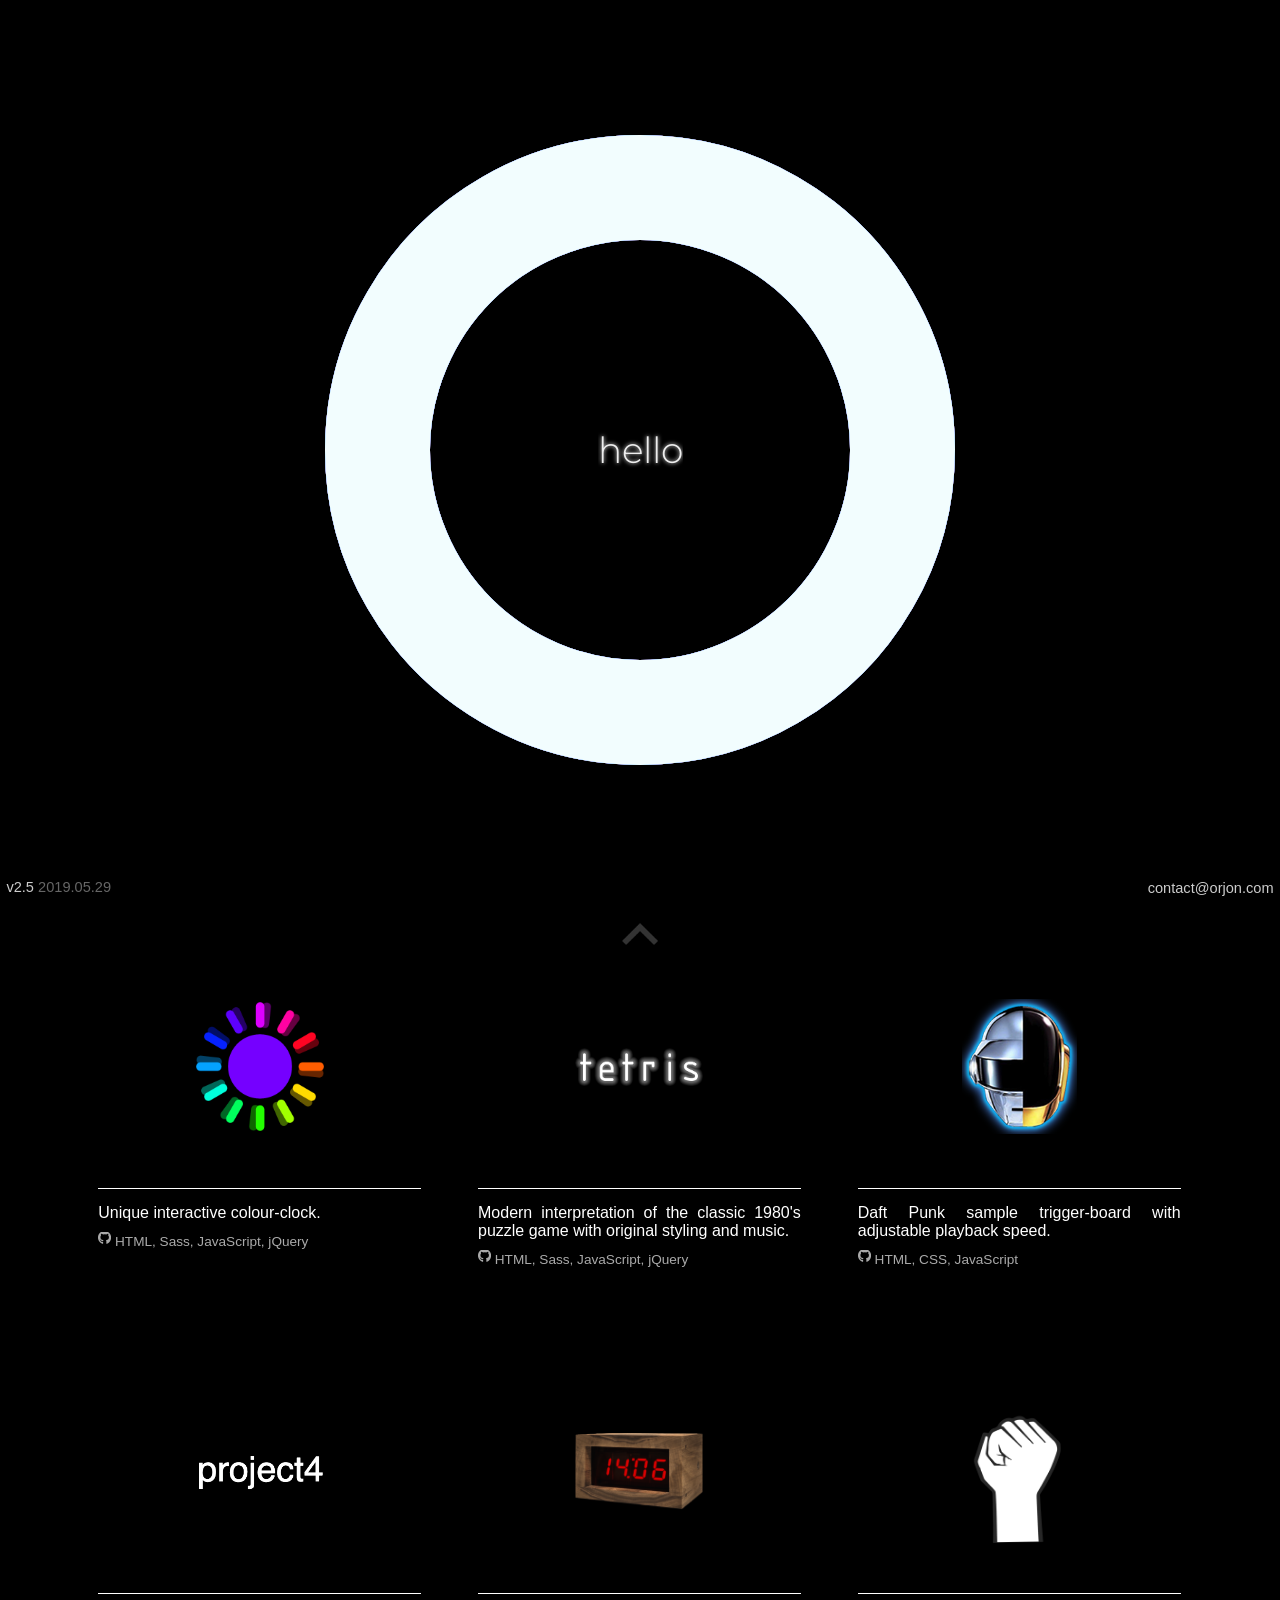
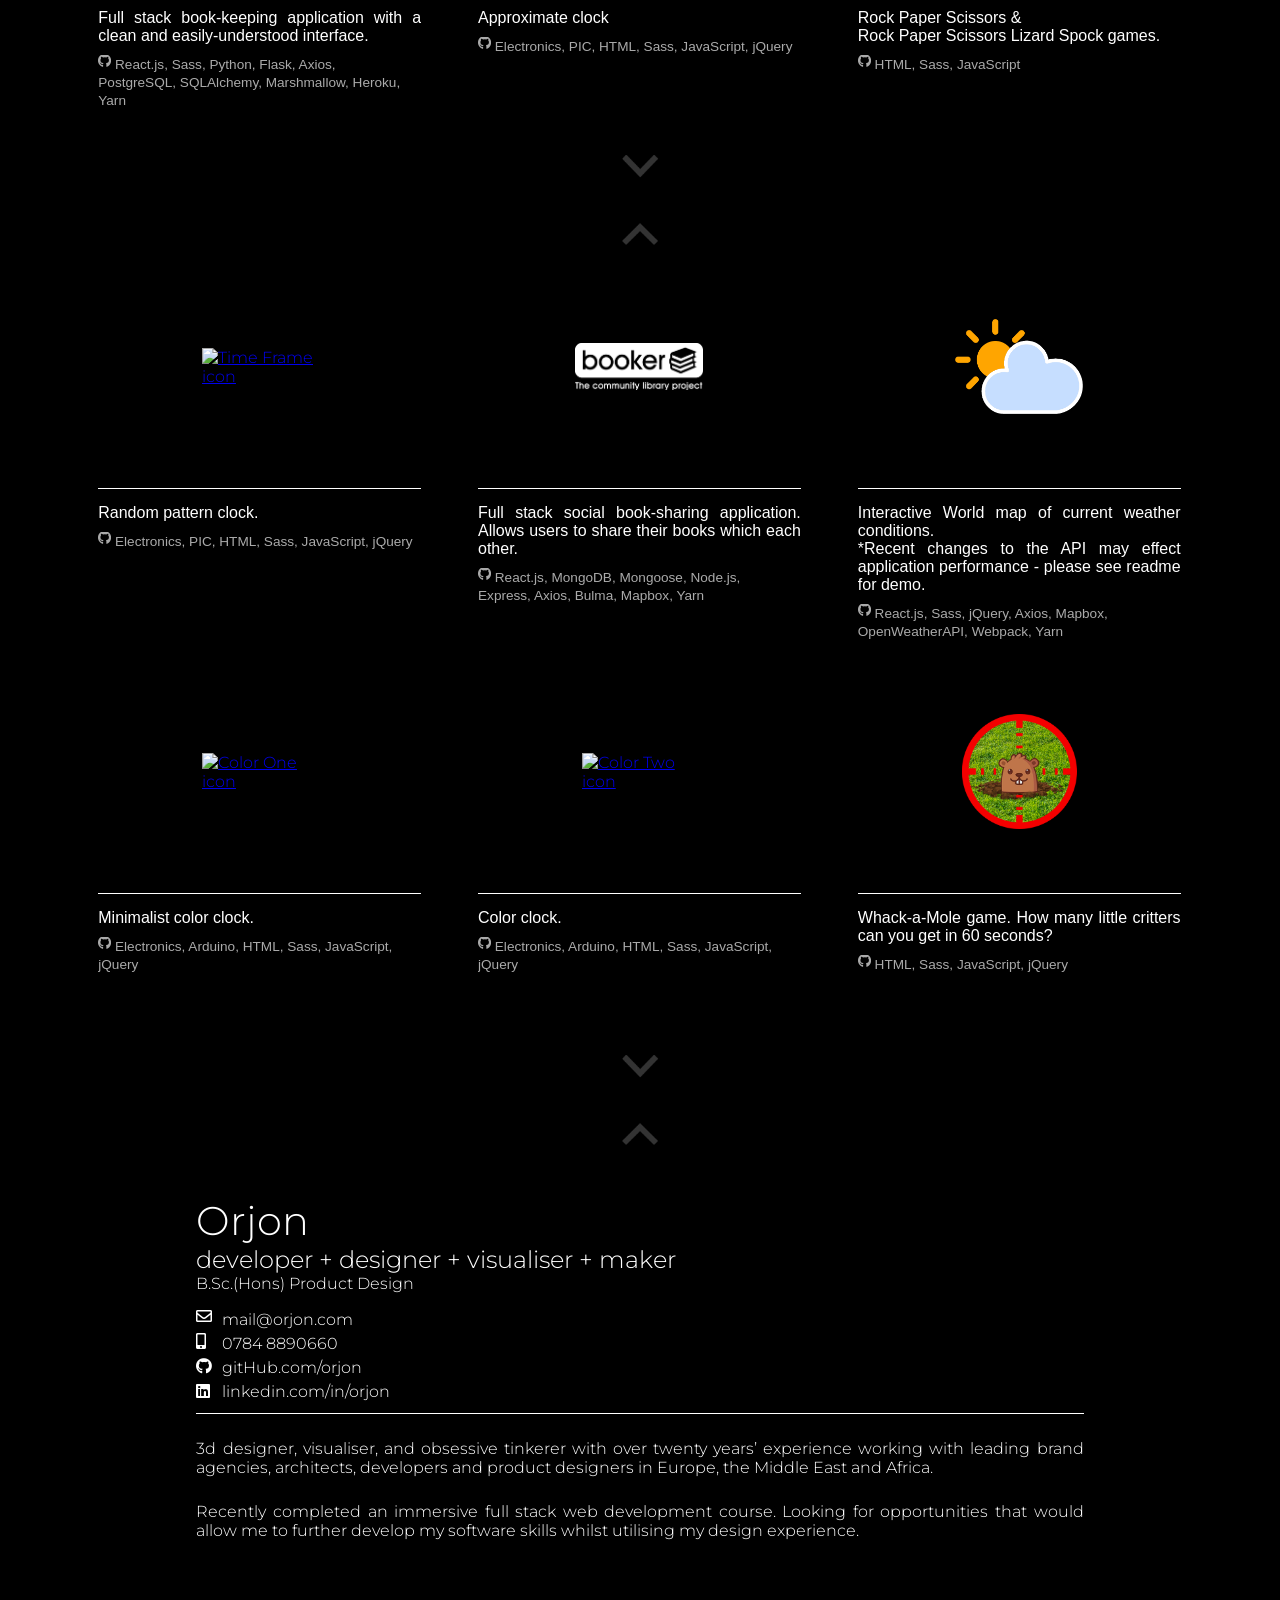
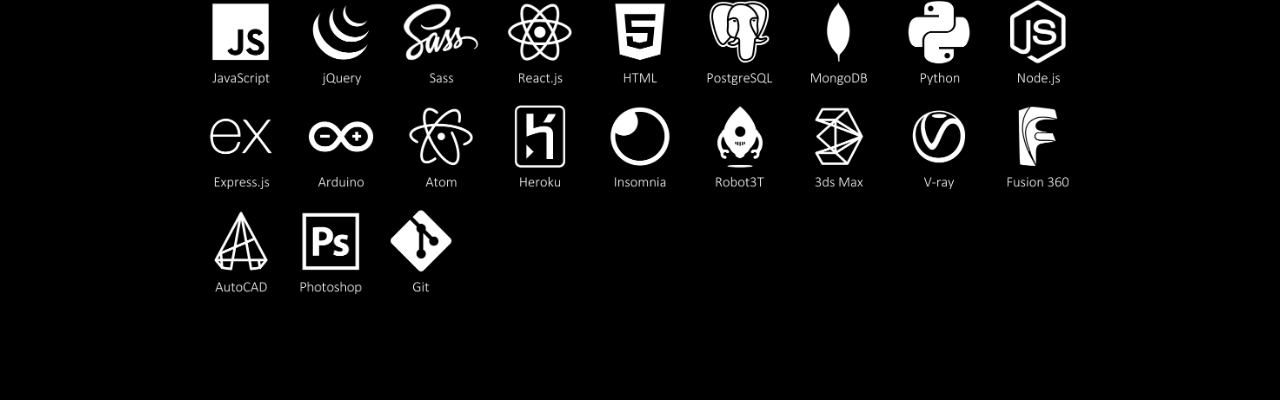
==== commit 981f06e4: "Minor layout adjustments" ====
--- a/index.html
+++ b/index.html
@@ -48,7 +48,7 @@
           <svg xmlns='http://www.w3.org/2000/svg' class='o' viewBox='0 0 510.24 510.24' id='circleWhite'><a href='#projectsA'>
             <path d='M425.2,255.12a165.67,165.67,0,0,0-13.46-65.94,168.46,168.46,0,0,0-90.68-90.69,168.36,168.36,0,0,0-131.88,0,168.52,168.52,0,0,0-90.69,90.69,168.36,168.36,0,0,0,0,131.88,168.46,168.46,0,0,0,90.69,90.68,168.25,168.25,0,0,0,131.88,0,168.4,168.4,0,0,0,90.68-90.68A165.67,165.67,0,0,0,425.2,255.12Zm85,0q0,69.42-34.22,128.06A254,254,0,0,1,383.18,476q-58.64,34.22-128.06,34.22T127.06,476a254,254,0,0,1-92.84-92.84Q0,324.54,0,255.12T34.22,127.06a253.9,253.9,0,0,1,92.84-92.84Q185.7,0,255.12,0T383.18,34.22A254,254,0,0,1,476,127.06Q510.24,185.7,510.24,255.12Z'/></a>
           </svg>
-          <div id='hello'>hello</div>
+          <div id='hello'><a href='#projectsA'>hello</a></div>
         </div>
       <div class='navBottom'></div>
     </section>
@@ -129,22 +129,6 @@
 
         <div class='projectTile'>
           <div class='iconWrapper'>
-            <a class='icon weather' href='http://www.orjon.com/weather'>
-                <img  class='width100' src='./images/weather.png' alt='weather icon'>
-            </a>
-          </div>
-          <div class='projectTextWrapper'>
-            <p class='projectText'>Interactive World map of current weather conditions.</p>
-            <p class='projectTech'>
-              <a href='https://github.com/orjon/weather'>
-                <i class="fab fa-github"></i>&nbsp;React.js, Sass, jQuery, Axios, Mapbox, OpenWeatherAPI, Webpack, Yarn
-              </a>
-            </p>
-          </div>
-        </div>
-
-        <div class='projectTile'>
-          <div class='iconWrapper'>
             <a class='icon aboutTime' href='http://www.orjon.com/abouttime'>
               <img  class='width100' src='./images/abouttime.png' alt='About Time icon'>
             </a>
@@ -154,6 +138,22 @@
             <p class='projectTech'>
               <a href='https://github.com/orjon/abouttime'>
                 <i class="fab fa-github"></i>&nbsp;Electronics, PIC, HTML, Sass, JavaScript, jQuery
+              </a>
+            </p>
+          </div>
+        </div>
+
+        <div class='projectTile'>
+          <div class='iconWrapper'>
+            <a class='icon rockPaperScissors' href='http://www.orjon.com/rockpaperscissors'>
+                <img class='width90' src='./images/hand_select_rock-white.png'alt='rock-paper-scissors icon'>
+            </a>
+          </div>
+          <div class='projectTextWrapper'>
+            <p class='projectText'>Rock Paper Scissors &<br>Rock Paper Scissors Lizard Spock games.</p>
+            <p class='projectTech'>
+              <a href='https://github.com/orjon/RockPaperScissors'>
+                <i class="fab fa-github"></i>&nbsp;HTML, Sass, JavaScript
               </a>
             </p>
           </div>
@@ -203,7 +203,7 @@
           <div class='projectTextWrapper'>
             <p class='projectText'>Full stack social book-sharing application. Allows users to share their books which each other.</p>
             <p class='projectTech'>
-              <a href='https://github.com/wesley-hall/wdi-project-3'>
+              <a href='https://github.com/orjon/booker'>
                 <i class="fab fa-github"></i>&nbsp;React.js, MongoDB, Mongoose, Node.js, Express, Axios, Bulma, Mapbox, Yarn
               </a>
             </p>
@@ -213,19 +213,20 @@
 
         <div class='projectTile'>
           <div class='iconWrapper'>
-            <a class='icon rockPaperScissors' href='http://www.orjon.com/rockpaperscissors'>
-                <img class='width90' src='./images/hand_select_rock-white.png'alt='rock-paper-scissors icon'>
-            </a>
-          </div>
-          <div class='projectTextWrapper'>
-            <p class='projectText'>Rock Paper Scissors &<br>Rock Paper Scissors Lizard Spock games.</p>
-            <p class='projectTech'>
-              <a href='https://github.com/orjon/RockPaperScissors'>
-                <i class="fab fa-github"></i>&nbsp;HTML, Sass, JavaScript
-              </a>
-            </p>
-          </div>
-        </div>
+            <a class='icon weather' href='http://www.orjon.com/weather'>
+                <img  class='width100' src='./images/weather.png' alt='weather icon'>
+            </a>
+          </div>
+          <div class='projectTextWrapper'>
+            <p class='projectText'>Interactive World map of current weather conditions.<br>*Recent changes to the API may effect application performance - please see readme for demo.</p>
+            <p class='projectTech'>
+              <a href='https://github.com/orjon/weather'>
+                <i class="fab fa-github"></i>&nbsp;React.js, Sass, jQuery, Axios, Mapbox, OpenWeatherAPI, Webpack, Yarn
+              </a>
+            </p>
+          </div>
+        </div>
+
 
         <div class='projectTile'>
           <div class='iconWrapper'>
--- a/css/style.css
+++ b/css/style.css
@@ -184,9 +184,11 @@
     /* Standard syntax */ }
 
 #hello {
-  color: #EEE;
   font-size: var(--fontSizeHello);
   text-shadow: 00px 0px 4px  white; }
+  #hello a {
+    text-decoration: none;
+    color: #EEE; }
 
 #circleRed {
   position: absolute;
@@ -437,7 +439,7 @@
     border: 0px solid yellow;
     padding-top: 10px; }
   .projectTextWrapper i {
-    font-size: 0.9em; }
+    font-size: 1em; }
   .projectTextWrapper a {
     padding-top: 5px;
     width: 100%;
